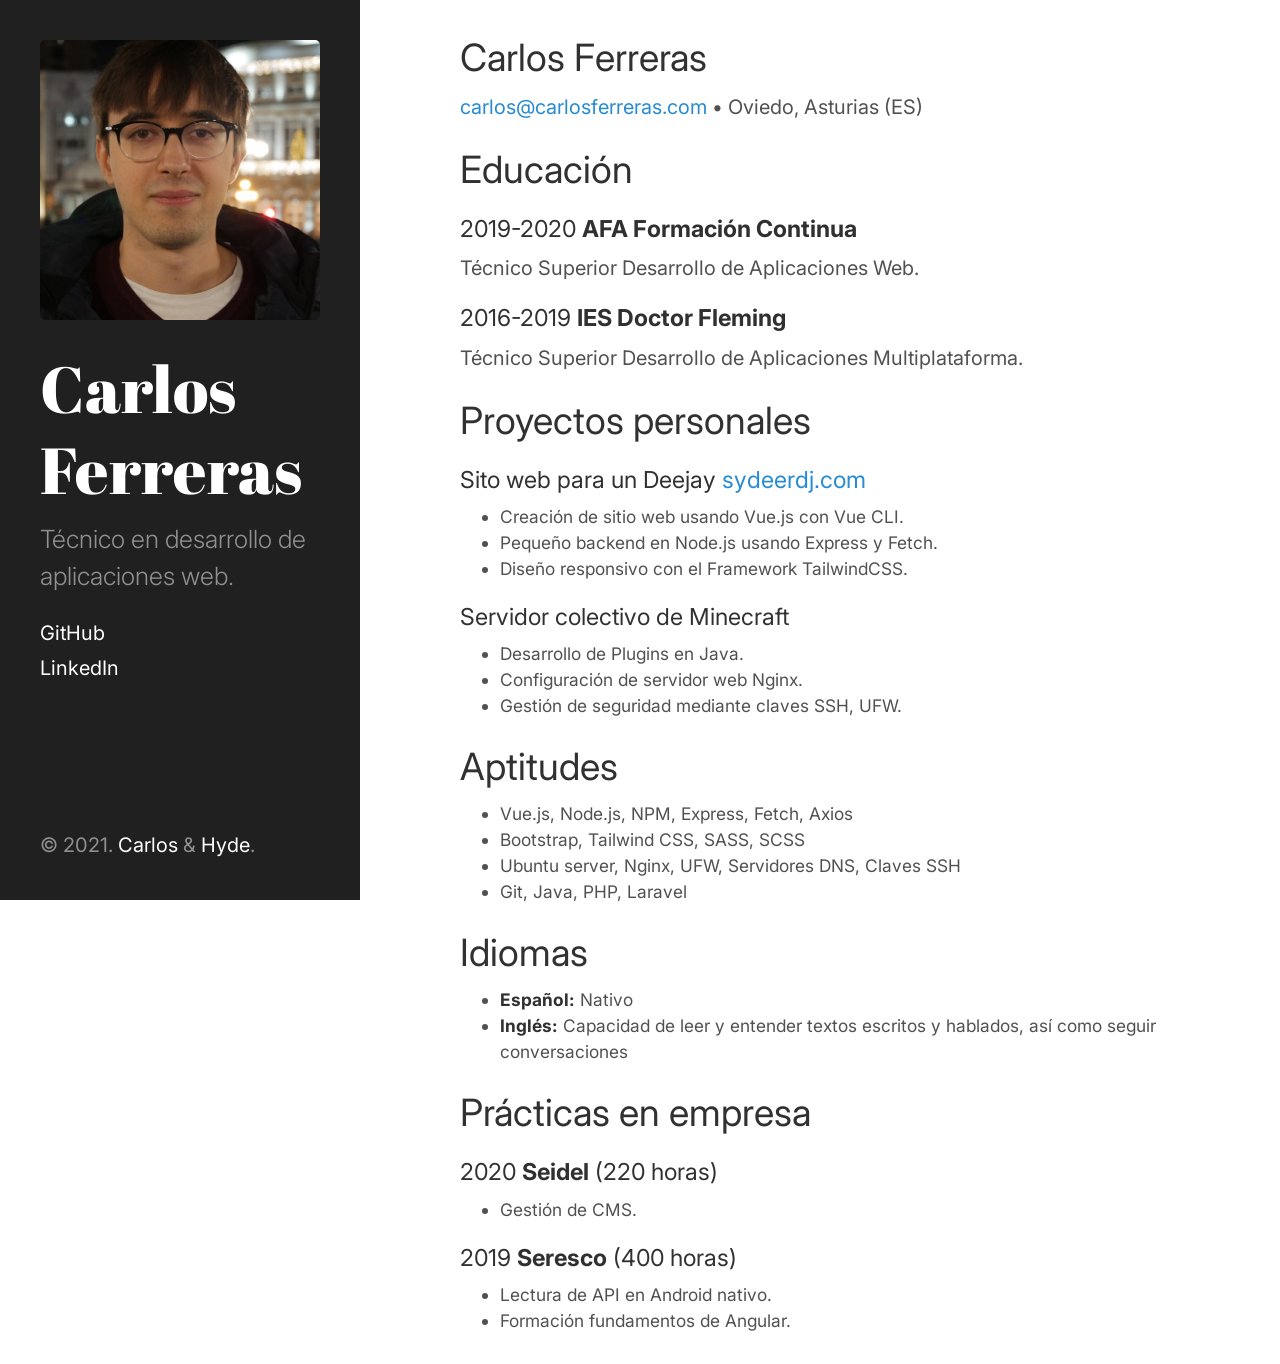
==== index.html @ 1eee6189 "Linea eliminada" ====
<!doctype html>
<html lang="es">

  <head>
  <link href="http://gmpg.org/xfn/11" rel="profile" />
  <meta http-equiv="content-type" content="text/html; charset=utf-8" />
  <meta
    name="viewport"
    content="width=device-width, initial-scale=1.0, maximum-scale=1"
  />

  <title>Carlos Ferreras</title>
  <link rel="stylesheet" href="/css/poole.css" />
  <link rel="stylesheet" href="/css/syntax.css" />
  <link rel="stylesheet" href="/css/hyde.css" />
  <link rel="preconnect" href="https://fonts.gstatic.com">
  <link href="https://fonts.googleapis.com/css2?family=Abril+Fatface&family=Inter:wght@400;700&display=swap" rel="stylesheet">

  <link
    rel="apple-touch-icon-precomposed"
    sizes="144x144"
    href="/apple-touch-icon-144-precomposed.png"
  />
  <link rel="shortcut icon" href="/favicon.ico" />

  <link
    rel="alternate"
    type="application/rss+xml"
    title="RSS"
    href="/atom.xml"
  />
</head>


  <body>

    <div class="sidebar">
  <div class="container sidebar-sticky">
    <div class="sidebar-about">
      <img src="/img/me.JPG" alt="Me">
      <h1>
        <a href="">
          Carlos Ferreras
        </a>
      </h1>
      <p class="lead">Técnico en desarrollo de aplicaciones web.</p>
      
    </div>

    <nav class="sidebar-nav">
      <a class="sidebar-nav-item" href="https://github.com/cferreras" target="_blank">GitHub<span class="printable"> @cferreras</span>
      </a>
      <a class="sidebar-nav-item" href="https://www.linkedin.com/in/carlos-ferreras/" target="_blank">LinkedIn<span class="printable"> /carlos-ferreras</span></a>



    </nav>

    <p class="lead printable">Esté CV ha sido creado usando tecnologías web. Puedes verlo en: <a>carlosferreras.com</a></p>
      <div class="container sidebar-sticky footer">

    <p>&copy; 2021. <a href="https://github.com/cferreras/cferreras.github.io">Carlos</a> & <a href="https://github.com/poole/hyde">Hyde</a>.</p>
  </div>
</div>
</div>


    <div class="content container">
      <h1>Carlos Ferreras </h1>
<a href="mailto:carlos@carlosferreras.com">carlos@carlosferreras.com</a> &bull; Oviedo, Asturias (ES)

<h1>Educación</h1>
<h3>2019-2020 <strong>AFA Formación Continua</strong></h3>
Técnico Superior Desarrollo de Aplicaciones Web. 
<h3>2016-2019 <strong>IES Doctor Fleming</strong></h3>
Técnico Superior Desarrollo de Aplicaciones Multiplataforma. 

<h1>Proyectos personales</h1>
<h3>Sito web para un Deejay <a href="https://sydeerdj.com/" target="_blank">sydeerdj.com</a></h3>
<ul>
  <li>Creación de sitio web usando Vue.js con Vue CLI.</li>
  <li>Pequeño backend en Node.js usando Express y Fetch.</li>
  <li>Diseño responsivo con el Framework TailwindCSS.</li>
</ul>
<h3>Servidor colectivo de Minecraft</h3>
<ul>
  <li>Desarrollo de Plugins en Java.</li>
  <li>Configuración de servidor web Nginx.</li>
  <li>Gestión de seguridad mediante claves SSH, UFW.</li>
</ul>

<h1>Aptitudes</h1>
<ul>
  <li>Vue.js, Node.js, NPM, Express, Fetch, Axios</li>
  <li>Bootstrap, Tailwind CSS, SASS, SCSS</li>
  <li>Ubuntu server, Nginx, UFW, Servidores DNS, Claves SSH</li>
  <li>Git, Java, PHP, Laravel</li>
</ul>
<h1>Idiomas</h1>
<ul>
  <li><strong>Español:</strong> Nativo</li>
  <li><strong>Inglés:</strong> Capacidad de leer y entender textos escritos y hablados, así como seguir conversaciones</li>
</ul>

<h1>Prácticas en empresa</h1>
<h3>2020 <strong>Seidel</strong> (220 horas)</h3>
<ul>
  <li>Gestión de CMS.</li>
</ul>
<h3>2019 <strong>Seresco</strong> (400 horas)</h3>
<ul>
  <li>Lectura de API en Android nativo.</li>
  <li>Formación fundamentos de Angular.</li>
</ul>

</div>

  </body>
</html>
---- css/poole.css ----
/*
 *                        ___
 *                       /\_ \
 *  _____     ___     ___\//\ \      __
 * /\ '__`\  / __`\  / __`\\ \ \   /'__`\
 * \ \ \_\ \/\ \_\ \/\ \_\ \\_\ \_/\  __/
 *  \ \ ,__/\ \____/\ \____//\____\ \____\
 *   \ \ \/  \/___/  \/___/ \/____/\/____/
 *    \ \_\
 *     \/_/
 *
 * Designed, built, and released under MIT license by @mdo. Learn more at
 * https://github.com/poole/poole.
 */


/*
 * Contents
 *
 * Body resets
 * Custom type
 * Messages
 * Container
 * Masthead
 * Posts and pages
 * Pagination
 * Reverse layout
 * Themes
 */


/*
 * Body resets
 *
 * Update the foundational and global aspects of the page.
 */

* {
  -webkit-box-sizing: border-box;
     -moz-box-sizing: border-box;
          box-sizing: border-box;
}

html,
body {
  margin: 0;
  padding: 0;
}

html {
  font-family: "Helvetica Neue", Helvetica, Arial, sans-serif;
  font-size: 16px;
  line-height: 1.5;
}
@media (min-width: 38em) {
  html {
    font-size: 20px;
  }
}

body {
  color: #515151;
  background-color: #fff;
  -webkit-text-size-adjust: 100%;
      -ms-text-size-adjust: 100%;
}

/* No `:visited` state is required by default (browsers will use `a`) */
a {
  color: #268bd2;
  text-decoration: none;
}
a strong {
  color: inherit;
}
/* `:focus` is linked to `:hover` for basic accessibility */
a:hover,
a:focus {
  text-decoration: underline;
}

/* Headings */
h1, h2, h3, h4, h5, h6 {
  margin-bottom: .5rem;
  font-weight: normal;
  line-height: 1.25;
  color: #313131;
  text-rendering: optimizeLegibility;
}
h1 {
  font-size: 1.88rem;
}
h2 {
  margin-top: 1rem;
  font-size: 1.33rem;
  font-weight: normal;
}
h3 {
  margin-top: 1rem;
  font-size: 1.166rem;
  font-weight: normal;
}
h4, h5, h6 {
  margin-top: .5rem;
  font-size: 0.8667rem;
  font-weight: normal;
}

/* Body text */
p {
  margin-top: 0;
  margin-bottom: 1rem;
}

strong {
  color: #303030;
}


/* Lists */
ul, ol, dl {
  margin-top: 0;
  margin-bottom: 1rem;
}

dt {
  font-weight: bold;
}
dd {
  margin-bottom: .5rem;
}

/* Misc */
hr {
  position: relative;
  margin: 1.5rem 0;
  border: 0;
  border-top: 1px solid #eee;
  border-bottom: 1px solid #fff;
}

abbr {
  font-size: 85%;
  font-weight: bold;
  color: #555;
  text-transform: uppercase;
}
abbr[title] {
  cursor: help;
  border-bottom: 1px dotted #e5e5e5;
}

/* Code */
code,
pre {
  font-family: Menlo, Monaco, "Courier New", monospace;
}
code {
  padding: .25em .5em;
  font-size: 85%;
  color: #bf616a;
  background-color: #f9f9f9;
  border-radius: 3px;
}
pre {
  display: block;
  margin-top: 0;
  margin-bottom: 1rem;
  padding: 1rem;
  font-size: .8rem;
  line-height: 1.4;
  white-space: pre;
  white-space: pre-wrap;
  word-break: break-all;
  word-wrap: break-word;
  background-color: #f9f9f9;
}
pre code {
  padding: 0;
  font-size: 100%;
  color: inherit;
  background-color: transparent;
}

/* Pygments via Jekyll */
.highlight {
  margin-bottom: 1rem;
  border-radius: 4px;
}
.highlight pre {
  margin-bottom: 0;
}

/* Gist via GitHub Pages */
.gist .gist-file {
  font-family: Menlo, Monaco, "Courier New", monospace !important;
}
.gist .markdown-body {
  padding: 15px;
}
.gist pre {
  padding: 0;
  background-color: transparent;
}
.gist .gist-file .gist-data {
  font-size: .8rem !important;
  line-height: 1.4;
}
.gist code {
  padding: 0;
  color: inherit;
  background-color: transparent;
  border-radius: 0;
}

/* Quotes */
blockquote {
  padding: .5rem 1rem;
  margin: .8rem 0;
  color: #7a7a7a;
  border-left: .25rem solid #e5e5e5;
}
blockquote p:last-child {
  margin-bottom: 0;
}
@media (min-width: 30em) {
  blockquote {
    padding-right: 5rem;
    padding-left: 1.25rem;
  }
}

img {
  display: block;
  max-width: 100%;
  margin: 0 0 1rem;
  border-radius: 5px;
}

/* Tables */
table {
  margin-bottom: 1rem;
  width: 100%;
  border: 1px solid #e5e5e5;
  border-collapse: collapse;
}
td,
th {
  padding: .25rem .5rem;
  border: 1px solid #e5e5e5;
}
tbody tr:nth-child(odd) td,
tbody tr:nth-child(odd) th {
  background-color: #f9f9f9;
}


/*
 * Custom type
 *
 * Extend paragraphs with `.lead` for larger introductory text.
 */

.lead {
  font-size: 1.25rem;
  font-weight: 300;
}


/*
 * Messages
 *
 * Show alert messages to users. You may add it to single elements like a `<p>`,
 * or to a parent if there are multiple elements to show.
 */

.message {
  margin-bottom: 1rem;
  padding: 1rem;
  color: #717171;
  background-color: #f9f9f9;
}


/*
 * Container
 *
 * Center the page content.
 */

.container {
  max-width: 38rem;
  padding-left:  1rem;
  padding-right: 1rem;
  margin-left:  auto;
  margin-right: auto;
}


/*
 * Masthead
 *
 * Super small header above the content for site name and short description.
 */

.masthead {
  padding-top:    1rem;
  padding-bottom: 1rem;
  margin-bottom: 3rem;
}
.masthead-title {
  margin-top: 0;
  margin-bottom: 0;
  color: #505050;
}
.masthead-title a {
  color: #505050;
}
.masthead-title small {
  font-size: 75%;
  font-weight: 400;
  color: #c0c0c0;
  letter-spacing: 0;
}


/*
 * Posts and pages
 *
 * Each post is wrapped in `.post` and is used on default and post layouts. Each
 * page is wrapped in `.page` and is only used on the page layout.
 */

.page,
.post {
  margin-bottom: 4em;
}

/* Blog post or page title */
.page-title,
.post-title,
.post-title a {
  color: #303030;
}
.page-title,
.post-title {
  margin-top: 0;
}

/* Meta data line below post title */
.post-date {
  display: block;
  margin-top: -.5rem;
  margin-bottom: 1rem;
  color: #9a9a9a;
}

/* Related posts */
.related {
  padding-top: 2rem;
  padding-bottom: 2rem;
  border-top: 1px solid #eee;
}
.related-posts {
  padding-left: 0;
  list-style: none;
}
.related-posts h3 {
  margin-top: 0;
}
.related-posts li small {
  font-size: 75%;
  color: #999;
}
.related-posts li a:hover {
  color: #268bd2;
  text-decoration: none;
}
.related-posts li a:hover small {
  color: inherit;
}

li {
  font-size: 0.8667rem;
}


/*
 * Pagination
 *
 * Super lightweight (HTML-wise) blog pagination. `span`s are provide for when
 * there are no more previous or next posts to show.
 */

.pagination {
  overflow: hidden; /* clearfix */
  margin-left: -1rem;
  margin-right: -1rem;
  font-family: "PT Sans", Helvetica, Arial, sans-serif;
  color: #ccc;
  text-align: center;
}

/* Pagination items can be `span`s or `a`s */
.pagination-item {
  display: block;
  padding: 1rem;
  border: 1px solid #eee;
}
.pagination-item:first-child {
  margin-bottom: -1px;
}

/* Only provide a hover state for linked pagination items */
a.pagination-item:hover {
  background-color: #f5f5f5;
}

@media (min-width: 30em) {
  .pagination {
    margin: 3rem 0;
  }
  .pagination-item {
    float: left;
    width: 50%;
  }
  .pagination-item:first-child {
    margin-bottom: 0;
    border-top-left-radius:    4px;
    border-bottom-left-radius: 4px;
  }
  .pagination-item:last-child {
    margin-left: -1px;
    border-top-right-radius:    4px;
    border-bottom-right-radius: 4px;
  }
}
---- css/syntax.css ----
.highlight .hll { background-color: #ffc; }
.highlight .c { color: #999; } /* Comment */
.highlight .err { color: #a00; background-color: #faa } /* Error */
.highlight .k { color: #069; } /* Keyword */
.highlight .o { color: #555 } /* Operator */
.highlight .cm { color: #09f; font-style: italic } /* Comment.Multiline */
.highlight .cp { color: #099 } /* Comment.Preproc */
.highlight .c1 { color: #999; } /* Comment.Single */
.highlight .cs { color: #999; } /* Comment.Special */
.highlight .gd { background-color: #fcc; border: 1px solid #c00 } /* Generic.Deleted */
.highlight .ge { font-style: italic } /* Generic.Emph */
.highlight .gr { color: #f00 } /* Generic.Error */
.highlight .gh { color: #030; } /* Generic.Heading */
.highlight .gi { background-color: #cfc; border: 1px solid #0c0 } /* Generic.Inserted */
.highlight .go { color: #aaa } /* Generic.Output */
.highlight .gp { color: #009; } /* Generic.Prompt */
.highlight .gs { } /* Generic.Strong */
.highlight .gu { color: #030; } /* Generic.Subheading */
.highlight .gt { color: #9c6 } /* Generic.Traceback */
.highlight .kc { color: #069; } /* Keyword.Constant */
.highlight .kd { color: #069; } /* Keyword.Declaration */
.highlight .kn { color: #069; } /* Keyword.Namespace */
.highlight .kp { color: #069 } /* Keyword.Pseudo */
.highlight .kr { color: #069; } /* Keyword.Reserved */
.highlight .kt { color: #078; } /* Keyword.Type */
.highlight .m { color: #f60 } /* Literal.Number */
.highlight .s { color: #d44950 } /* Literal.String */
.highlight .na { color: #4f9fcf } /* Name.Attribute */
.highlight .nb { color: #366 } /* Name.Builtin */
.highlight .nc { color: #0a8; } /* Name.Class */
.highlight .no { color: #360 } /* Name.Constant */
.highlight .nd { color: #99f } /* Name.Decorator */
.highlight .ni { color: #999; } /* Name.Entity */
.highlight .ne { color: #c00; } /* Name.Exception */
.highlight .nf { color: #c0f } /* Name.Function */
.highlight .nl { color: #99f } /* Name.Label */
.highlight .nn { color: #0cf; } /* Name.Namespace */
.highlight .nt { color: #2f6f9f; } /* Name.Tag */
.highlight .nv { color: #033 } /* Name.Variable */
.highlight .ow { color: #000; } /* Operator.Word */
.highlight .w { color: #bbb } /* Text.Whitespace */
.highlight .mf { color: #f60 } /* Literal.Number.Float */
.highlight .mh { color: #f60 } /* Literal.Number.Hex */
.highlight .mi { color: #f60 } /* Literal.Number.Integer */
.highlight .mo { color: #f60 } /* Literal.Number.Oct */
.highlight .sb { color: #c30 } /* Literal.String.Backtick */
.highlight .sc { color: #c30 } /* Literal.String.Char */
.highlight .sd { color: #c30; font-style: italic } /* Literal.String.Doc */
.highlight .s2 { color: #c30 } /* Literal.String.Double */
.highlight .se { color: #c30; } /* Literal.String.Escape */
.highlight .sh { color: #c30 } /* Literal.String.Heredoc */
.highlight .si { color: #a00 } /* Literal.String.Interpol */
.highlight .sx { color: #c30 } /* Literal.String.Other */
.highlight .sr { color: #3aa } /* Literal.String.Regex */
.highlight .s1 { color: #c30 } /* Literal.String.Single */
.highlight .ss { color: #fc3 } /* Literal.String.Symbol */
.highlight .bp { color: #366 } /* Name.Builtin.Pseudo */
.highlight .vc { color: #033 } /* Name.Variable.Class */
.highlight .vg { color: #033 } /* Name.Variable.Global */
.highlight .vi { color: #033 } /* Name.Variable.Instance */
.highlight .il { color: #f60 } /* Literal.Number.Integer.Long */

.css .o,
.css .o + .nt,
.css .nt + .nt { color: #999; }
---- css/hyde.css ----
/*
 *  __                  __
 * /\ \                /\ \
 * \ \ \___   __  __   \_\ \     __
 *  \ \  _ `\/\ \/\ \  /'_` \  /'__`\
 *   \ \ \ \ \ \ \_\ \/\ \_\ \/\  __/
 *    \ \_\ \_\/`____ \ \___,_\ \____\
 *     \/_/\/_/`/___/> \/__,_ /\/____/
 *                /\___/
 *                \/__/
 *
 * Designed, built, and released under MIT license by @mdo. Learn more at
 * https://github.com/poole/hyde.
 */


/*
 * Contents
 *
 * Global resets
 * Sidebar
 * Container
 * Reverse layout
 * Themes
 */


/*
 * Global resets
 *
 * Update the foundational and global aspects of the page.
 */

html {
  font-family: "Inter", Helvetica, Arial, sans-serif;
}
@media (min-width: 48em) {
  html {
    font-size: 16px;
  }
}
@media (min-width: 58em) {
  html {
    font-size: 20px;
  }
}


/*
 * Sidebar
 *
 * Flexible banner for housing site name, intro, and "footer" content. Starts
 * out above content in mobile and later moves to the side with wider viewports.
 */



.sidebar {
  text-align: center;
  padding: 2rem 1rem;
  color: rgba(255,255,255,.5);
  background-color: #202020;
}

.sidebar-about img {
  display: initial;
}

@media (min-width: 48em) {
  .sidebar {
    position: fixed;
    top: 0;
    left: 0;
    bottom: 0;
    width: 18rem;
    text-align: left;
  }
  .footer {
    position: absolute;
   }
}

/* Sidebar links */
.sidebar a {
  color: #fff;
}

/* About section */
.sidebar-about h1 {
  color: #fff;
  margin-top: 0;
  font-family: "Abril Fatface", serif;
  font-size: 3.25rem;
  font-weight: normal;
}

/* Sidebar nav */
.sidebar-nav {
  margin-bottom: 1rem;
}
.sidebar-nav-item {
  display: block;
  line-height: 1.75;
}
a.sidebar-nav-item:hover,
a.sidebar-nav-item:focus {
  text-decoration: underline;
}
.sidebar-nav-item.active {
  font-weight: bold;
}

/* Sticky sidebar
 *
 * Add the `sidebar-sticky` class to the sidebar's container to affix it the
 * contents to the bottom of the sidebar in tablets and up.
 */

@media (min-width: 48em) {
  .sidebar-sticky {
    right:  1rem;
    bottom: 1rem;
    left:   1rem;
  }
}


/* Container
 *
 * Align the contents of the site above the proper threshold with some margin-fu
 * with a 25%-wide `.sidebar`.
 */

.content {
  padding-top:    .5rem;
  padding-bottom: .5rem;
}

@media (min-width: 48em) {
  .content {
    max-width: 38rem;
    margin-left: 20rem;
    margin-right: 2rem;
  }
}

@media (min-width: 64em) {
  .content {
    margin-left: 22rem;
    margin-right: 4rem;
  }
}


/*
 * Reverse layout
 *
 * Flip the orientation of the page by placing the `.sidebar` on the right.
 */

@media (min-width: 48em) {
  .layout-reverse .sidebar {
    left: auto;
    right: 0;
  }
  .layout-reverse .content {
    margin-left: 2rem;
    margin-right: 20rem;
  }
}

@media (min-width: 64em) {
  .layout-reverse .content {
    margin-left: 4rem;
    margin-right: 22rem;
  }
}



/*
 * Themes
 *
 * As of v1.1, Hyde includes optional themes to color the sidebar and links
 * within blog posts. To use, add the class of your choosing to the `body`.
 */

/* Base16 (http://chriskempson.github.io/base16/#default) */

/* Red */
.theme-base-08 .sidebar {
  background-color: #ac4142;
}
.theme-base-08 .content a,
.theme-base-08 .related-posts li a:hover {
  color: #ac4142;
}

/* Orange */
.theme-base-09 .sidebar {
  background-color: #d28445;
}
.theme-base-09 .content a,
.theme-base-09 .related-posts li a:hover {
  color: #d28445;
}

/* Yellow */
.theme-base-0a .sidebar {
  background-color: #f4bf75;
}
.theme-base-0a .content a,
.theme-base-0a .related-posts li a:hover {
  color: #f4bf75;
}

/* Green */
.theme-base-0b .sidebar {
  background-color: #90a959;
}
.theme-base-0b .content a,
.theme-base-0b .related-posts li a:hover {
  color: #90a959;
}

/* Cyan */
.theme-base-0c .sidebar {
  background-color: #75b5aa;
}
.theme-base-0c .content a,
.theme-base-0c .related-posts li a:hover {
  color: #75b5aa;
}

/* Blue */
.theme-base-0d .sidebar {
  background-color: #6a9fb5;
}
.theme-base-0d .content a,
.theme-base-0d .related-posts li a:hover {
  color: #6a9fb5;
}

/* Magenta */
.theme-base-0e .sidebar {
  background-color: #aa759f;
}
.theme-base-0e .content a,
.theme-base-0e .related-posts li a:hover {
  color: #aa759f;
}

/* Brown */
.theme-base-0f .sidebar {
  background-color: #8f5536;
}
.theme-base-0f .content a,
.theme-base-0f .related-posts li a:hover {
  color: #8f5536;
}

.printable {
  display: none;
  color: rgba(255,255,255,.5) ;
}




@media print {
  .printable {
     display: inline;
  }


}
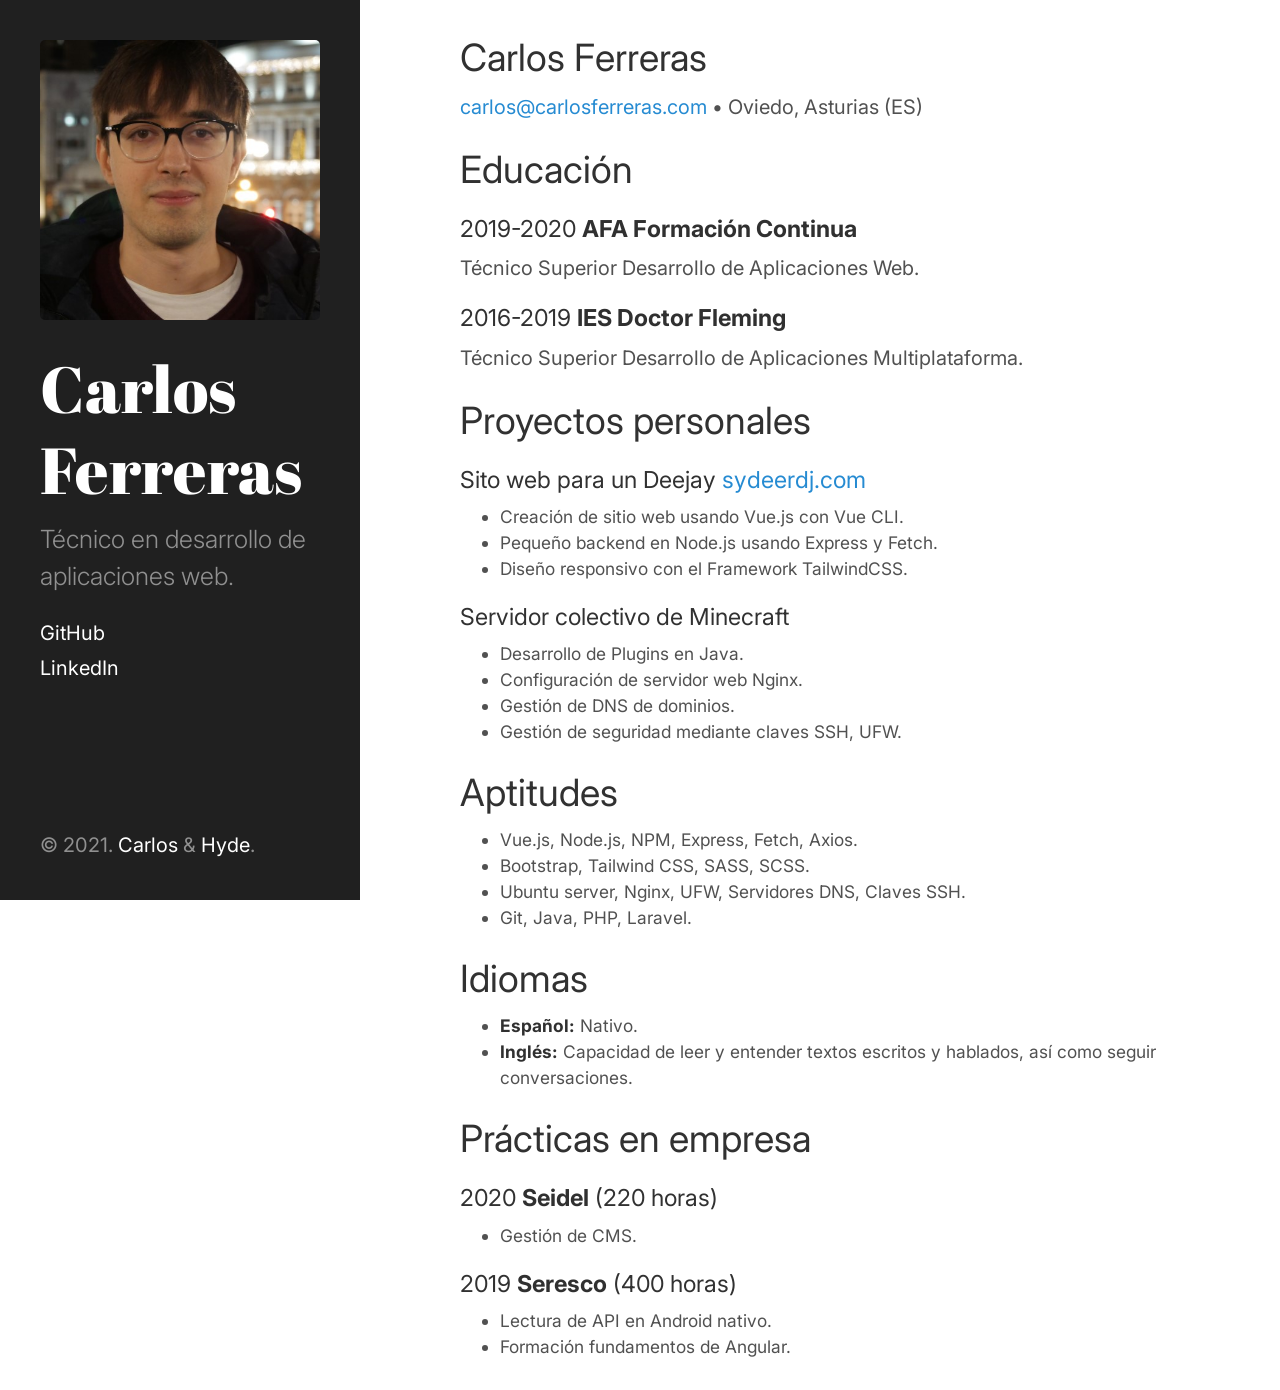
==== commit 7b6cfeb4: "Cambios de impresión" ====
--- a/index.html
+++ b/index.html
@@ -86,20 +86,21 @@
 <ul>
   <li>Desarrollo de Plugins en Java.</li>
   <li>Configuración de servidor web Nginx.</li>
+  <li>Gestión de DNS de dominios.</li>
   <li>Gestión de seguridad mediante claves SSH, UFW.</li>
 </ul>
 
 <h1>Aptitudes</h1>
 <ul>
-  <li>Vue.js, Node.js, NPM, Express, Fetch, Axios</li>
-  <li>Bootstrap, Tailwind CSS, SASS, SCSS</li>
-  <li>Ubuntu server, Nginx, UFW, Servidores DNS, Claves SSH</li>
-  <li>Git, Java, PHP, Laravel</li>
+  <li>Vue.js, Node.js, NPM, Express, Fetch, Axios.</li>
+  <li>Bootstrap, Tailwind CSS, SASS, SCSS.</li>
+  <li>Ubuntu server, Nginx, UFW, Servidores DNS, Claves SSH.</li>
+  <li>Git, Java, PHP, Laravel.</li>
 </ul>
 <h1>Idiomas</h1>
 <ul>
-  <li><strong>Español:</strong> Nativo</li>
-  <li><strong>Inglés:</strong> Capacidad de leer y entender textos escritos y hablados, así como seguir conversaciones</li>
+  <li><strong>Español:</strong> Nativo.</li>
+  <li><strong>Inglés:</strong> Capacidad de leer y entender textos escritos y hablados, así como seguir conversaciones.</li>
 </ul>
 
 <h1>Prácticas en empresa</h1>
--- a/css/hyde.css
+++ b/css/hyde.css
@@ -34,12 +34,12 @@
 html {
   font-family: "Inter", Helvetica, Arial, sans-serif;
 }
-@media (min-width: 48em) {
+@media not print, (min-width: 48em) {
   html {
     font-size: 16px;
   }
 }
-@media (min-width: 58em) {
+@media print, (min-width: 58em) {
   html {
     font-size: 20px;
   }
@@ -66,7 +66,7 @@
   display: initial;
 }
 
-@media (min-width: 48em) {
+@media print, (min-width: 48em) {
   .sidebar {
     position: fixed;
     top: 0;
@@ -116,7 +116,7 @@
  * contents to the bottom of the sidebar in tablets and up.
  */
 
-@media (min-width: 48em) {
+@media print, (min-width: 48em) {
   .sidebar-sticky {
     right:  1rem;
     bottom: 1rem;
@@ -131,12 +131,14 @@
  * with a 25%-wide `.sidebar`.
  */
 
+
+
 .content {
   padding-top:    .5rem;
   padding-bottom: .5rem;
 }
 
-@media (min-width: 48em) {
+@media print, (min-width: 48em) {
   .content {
     max-width: 38rem;
     margin-left: 20rem;
@@ -144,7 +146,7 @@
   }
 }
 
-@media (min-width: 64em) {
+@media print, (min-width: 64em) {
   .content {
     margin-left: 22rem;
     margin-right: 4rem;
@@ -158,7 +160,7 @@
  * Flip the orientation of the page by placing the `.sidebar` on the right.
  */
 
-@media (min-width: 48em) {
+ @media print, (min-width: 48em) {
   .layout-reverse .sidebar {
     left: auto;
     right: 0;
@@ -167,14 +169,14 @@
     margin-left: 2rem;
     margin-right: 20rem;
   }
-}
-
-@media (min-width: 64em) {
+} 
+
+ @media print, (min-width: 64em) {
   .layout-reverse .content {
     margin-left: 4rem;
     margin-right: 22rem;
   }
-}
+} 
 
 
 
@@ -271,6 +273,4 @@
   .printable {
      display: inline;
   }
-
-
 }
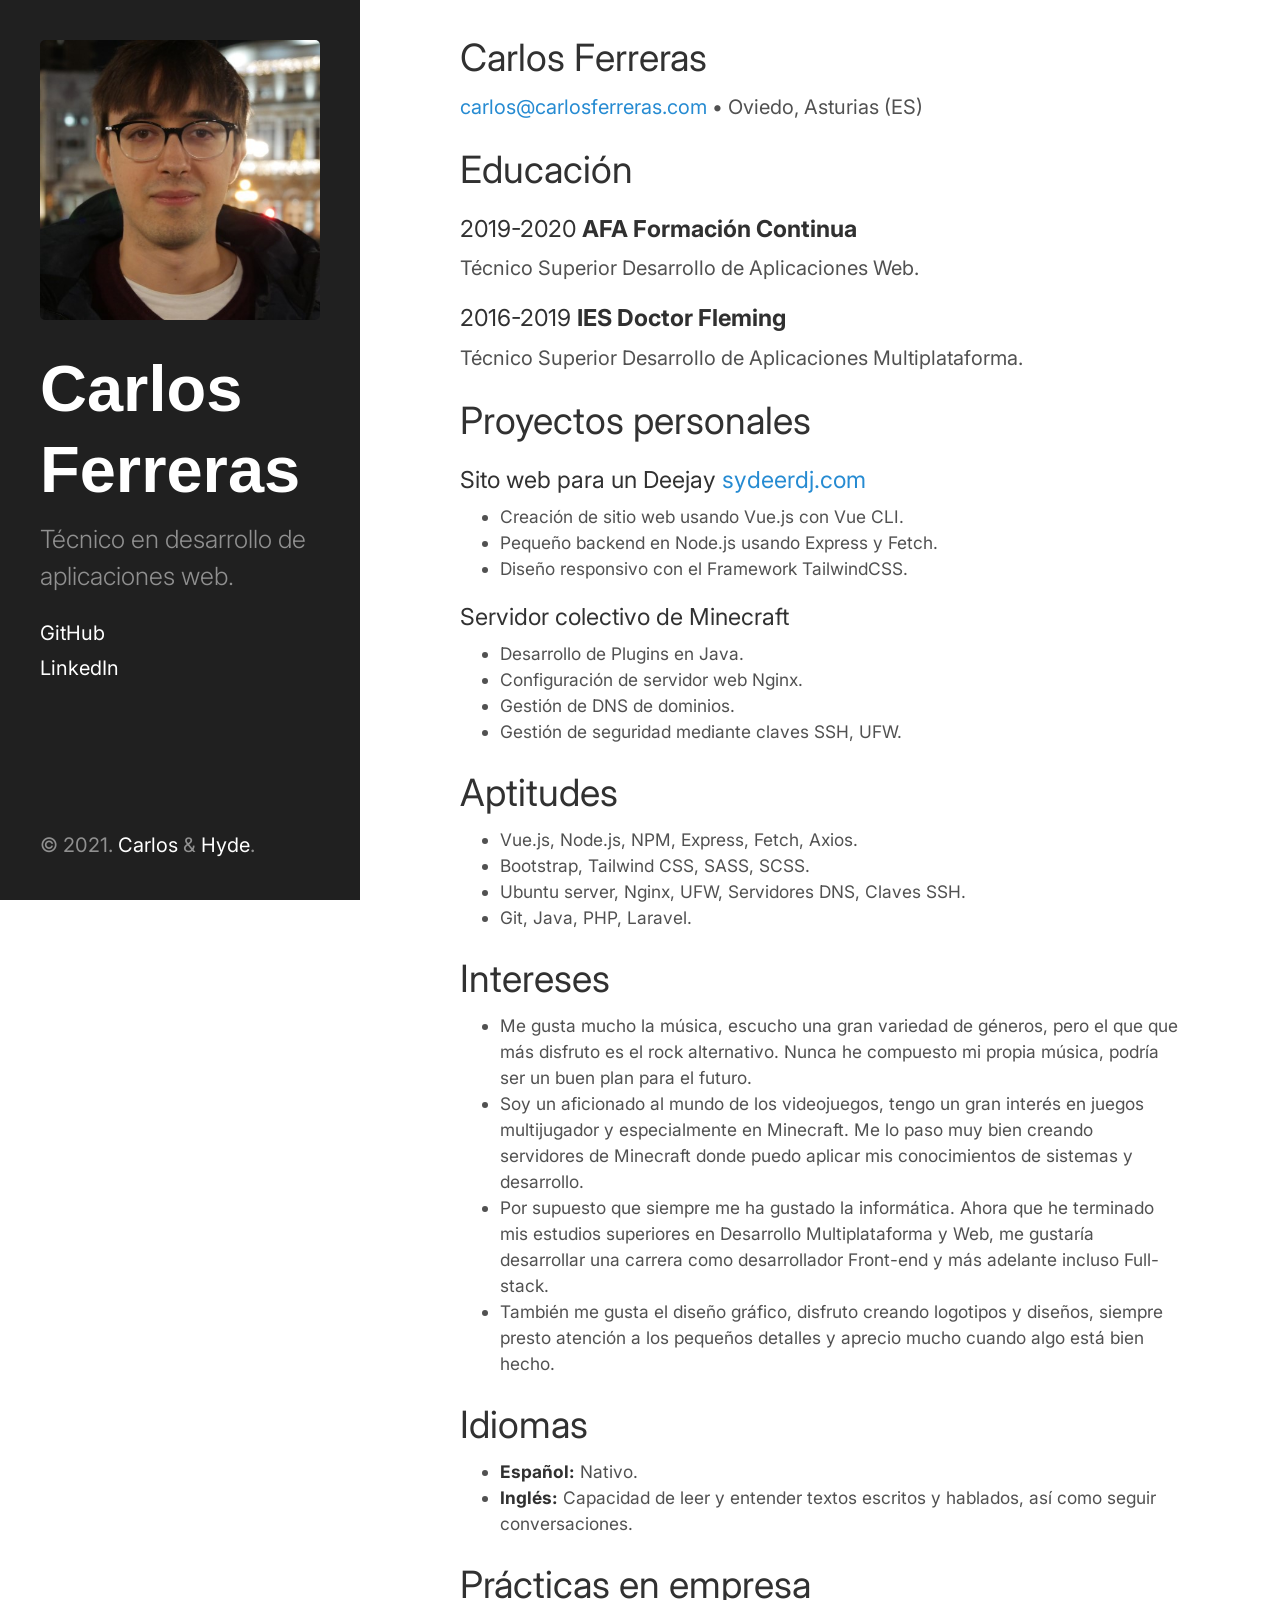
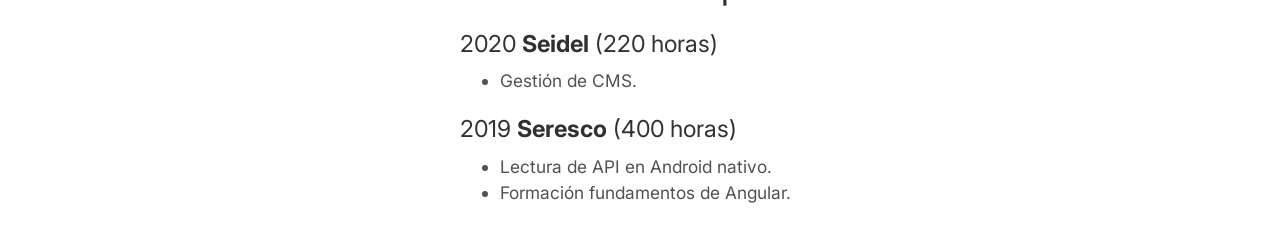
==== commit 41b33320: "Cambios de contenido." ====
--- a/index.html
+++ b/index.html
@@ -1,120 +1,160 @@
-<!doctype html>
+<!DOCTYPE html>
 <html lang="es">
+  <head>
+    <link href="http://gmpg.org/xfn/11" rel="profile" />
+    <meta http-equiv="content-type" content="text/html; charset=utf-8" />
+    <meta
+      name="viewport"
+      content="width=device-width, initial-scale=1.0, maximum-scale=1"
+    />
 
-  <head>
-  <link href="http://gmpg.org/xfn/11" rel="profile" />
-  <meta http-equiv="content-type" content="text/html; charset=utf-8" />
-  <meta
-    name="viewport"
-    content="width=device-width, initial-scale=1.0, maximum-scale=1"
-  />
+    <title>Carlos Ferreras</title>
+    <link rel="stylesheet" href="/css/poole.css" />
+    <link rel="stylesheet" href="/css/syntax.css" />
+    <link rel="stylesheet" href="/css/hyde.css" />
+    <link rel="preconnect" href="https://fonts.gstatic.com" />
+    <link
+      href="https://fonts.googleapis.com/css2?family=Abril+Fatface&family=Inter:wght@400;700&display=swap"
+      rel="stylesheet"
+    />
 
-  <title>Carlos Ferreras</title>
-  <link rel="stylesheet" href="/css/poole.css" />
-  <link rel="stylesheet" href="/css/syntax.css" />
-  <link rel="stylesheet" href="/css/hyde.css" />
-  <link rel="preconnect" href="https://fonts.gstatic.com">
-  <link href="https://fonts.googleapis.com/css2?family=Abril+Fatface&family=Inter:wght@400;700&display=swap" rel="stylesheet">
+    <link
+      rel="apple-touch-icon-precomposed"
+      sizes="144x144"
+      href="/apple-touch-icon-144-precomposed.png"
+    />
 
-  <link
-    rel="apple-touch-icon-precomposed"
-    sizes="144x144"
-    href="/apple-touch-icon-144-precomposed.png"
-  />
-  <link rel="shortcut icon" href="/favicon.ico" />
-
-  <link
-    rel="alternate"
-    type="application/rss+xml"
-    title="RSS"
-    href="/atom.xml"
-  />
-</head>
-
+    <link
+      rel="alternate"
+      type="application/rss+xml"
+      title="RSS"
+      href="/atom.xml"
+    />
+  </head>
 
   <body>
+    <div class="sidebar">
+      <div class="container sidebar-sticky">
+        <div class="sidebar-about">
+          <img src="/img/me.JPG" alt="Me" />
+          <h1>
+            <a href=""> Carlos Ferreras </a>
+          </h1>
+          <p class="lead">Técnico en desarrollo de aplicaciones web.</p>
+        </div>
 
-    <div class="sidebar">
-  <div class="container sidebar-sticky">
-    <div class="sidebar-about">
-      <img src="/img/me.JPG" alt="Me">
-      <h1>
-        <a href="">
-          Carlos Ferreras
-        </a>
-      </h1>
-      <p class="lead">Técnico en desarrollo de aplicaciones web.</p>
-      
+        <nav class="sidebar-nav">
+          <a
+            class="sidebar-nav-item"
+            href="https://github.com/cferreras"
+            target="_blank"
+            >GitHub<span class="printable"> @cferreras</span>
+          </a>
+          <a
+            class="sidebar-nav-item"
+            href="https://www.linkedin.com/in/carlos-ferreras/"
+            target="_blank"
+            >LinkedIn<span class="printable"> /carlos-ferreras</span></a
+          >
+        </nav>
+
+        <p class="lead printable">
+          Esté CV ha sido creado usando tecnologías web. Puedes verlo en:
+          <a href="https://carlosferreras.com/">carlosferreras.com</a>
+        </p>
+        <div class="container sidebar-sticky footer">
+          <p>
+            &copy; 2021.
+            <a href="https://github.com/cferreras/cferreras.github.io"
+              >Carlos</a
+            >
+            & <a href="https://github.com/poole/hyde">Hyde</a>.
+          </p>
+        </div>
+      </div>
     </div>
 
-    <nav class="sidebar-nav">
-      <a class="sidebar-nav-item" href="https://github.com/cferreras" target="_blank">GitHub<span class="printable"> @cferreras</span>
-      </a>
-      <a class="sidebar-nav-item" href="https://www.linkedin.com/in/carlos-ferreras/" target="_blank">LinkedIn<span class="printable"> /carlos-ferreras</span></a>
+    <div class="content container">
+      <h1>Carlos Ferreras</h1>
+      <a href="mailto:carlos@carlosferreras.com">carlos@carlosferreras.com</a>
+      &bull; Oviedo, Asturias (ES)
 
+      <h1>Educación</h1>
+      <h3>2019-2020 <strong>AFA Formación Continua</strong></h3>
+      Técnico Superior Desarrollo de Aplicaciones Web.
+      <h3>2016-2019 <strong>IES Doctor Fleming</strong></h3>
+      Técnico Superior Desarrollo de Aplicaciones Multiplataforma.
 
+      <h1>Proyectos personales</h1>
+      <h3>
+        Sito web para un Deejay
+        <a href="https://sydeerdj.com/" target="_blank">sydeerdj.com</a>
+      </h3>
+      <ul>
+        <li>Creación de sitio web usando Vue.js con Vue CLI.</li>
+        <li>Pequeño backend en Node.js usando Express y Fetch.</li>
+        <li>Diseño responsivo con el Framework TailwindCSS.</li>
+      </ul>
+      <h3>Servidor colectivo de Minecraft</h3>
+      <ul>
+        <li>Desarrollo de Plugins en Java.</li>
+        <li>Configuración de servidor web Nginx.</li>
+        <li>Gestión de DNS de dominios.</li>
+        <li>Gestión de seguridad mediante claves SSH, UFW.</li>
+      </ul>
 
-    </nav>
+      <h1>Aptitudes</h1>
+      <ul>
+        <li>Vue.js, Node.js, NPM, Express, Fetch, Axios.</li>
+        <li>Bootstrap, Tailwind CSS, SASS, SCSS.</li>
+        <li>Ubuntu server, Nginx, UFW, Servidores DNS, Claves SSH.</li>
+        <li>Git, Java, PHP, Laravel.</li>
+      </ul>
+      <h1>Intereses</h1>
+      <ul>
+        <li>
+          Me gusta mucho la música, escucho una gran variedad de géneros, pero
+          el que que más disfruto es el rock alternativo. Nunca he compuesto mi
+          propia música, podría ser un buen plan para el futuro.
+        </li>
+        <li>
+          Soy un aficionado al mundo de los videojuegos, tengo un gran interés
+          en juegos multijugador y especialmente en Minecraft. Me lo paso muy
+          bien creando servidores de Minecraft donde puedo aplicar mis
+          conocimientos de sistemas y desarrollo.
+        </li>
+        <li>
+          Por supuesto que siempre me ha gustado la informática. Ahora que he
+          terminado mis estudios superiores en Desarrollo Multiplataforma y Web,
+          me gustaría desarrollar una carrera como desarrollador Front-end y más
+          adelante incluso Full-stack.
+        </li>
+        <li>
+          También me gusta el diseño gráfico, disfruto creando logotipos y
+          diseños, siempre presto atención a los pequeños detalles y aprecio
+          mucho cuando algo está bien hecho.
+        </li>
+      </ul>
 
-    <p class="lead printable">Esté CV ha sido creado usando tecnologías web. Puedes verlo en: <a>carlosferreras.com</a></p>
-      <div class="container sidebar-sticky footer">
+      <h1>Idiomas</h1>
+      <ul>
+        <li><strong>Español:</strong> Nativo.</li>
+        <li>
+          <strong>Inglés:</strong> Capacidad de leer y entender textos escritos
+          y hablados, así como seguir conversaciones.
+        </li>
+      </ul>
 
-    <p>&copy; 2021. <a href="https://github.com/cferreras/cferreras.github.io">Carlos</a> & <a href="https://github.com/poole/hyde">Hyde</a>.</p>
-  </div>
-</div>
-</div>
-
-
-    <div class="content container">
-      <h1>Carlos Ferreras </h1>
-<a href="mailto:carlos@carlosferreras.com">carlos@carlosferreras.com</a> &bull; Oviedo, Asturias (ES)
-
-<h1>Educación</h1>
-<h3>2019-2020 <strong>AFA Formación Continua</strong></h3>
-Técnico Superior Desarrollo de Aplicaciones Web. 
-<h3>2016-2019 <strong>IES Doctor Fleming</strong></h3>
-Técnico Superior Desarrollo de Aplicaciones Multiplataforma. 
-
-<h1>Proyectos personales</h1>
-<h3>Sito web para un Deejay <a href="https://sydeerdj.com/" target="_blank">sydeerdj.com</a></h3>
-<ul>
-  <li>Creación de sitio web usando Vue.js con Vue CLI.</li>
-  <li>Pequeño backend en Node.js usando Express y Fetch.</li>
-  <li>Diseño responsivo con el Framework TailwindCSS.</li>
-</ul>
-<h3>Servidor colectivo de Minecraft</h3>
-<ul>
-  <li>Desarrollo de Plugins en Java.</li>
-  <li>Configuración de servidor web Nginx.</li>
-  <li>Gestión de DNS de dominios.</li>
-  <li>Gestión de seguridad mediante claves SSH, UFW.</li>
-</ul>
-
-<h1>Aptitudes</h1>
-<ul>
-  <li>Vue.js, Node.js, NPM, Express, Fetch, Axios.</li>
-  <li>Bootstrap, Tailwind CSS, SASS, SCSS.</li>
-  <li>Ubuntu server, Nginx, UFW, Servidores DNS, Claves SSH.</li>
-  <li>Git, Java, PHP, Laravel.</li>
-</ul>
-<h1>Idiomas</h1>
-<ul>
-  <li><strong>Español:</strong> Nativo.</li>
-  <li><strong>Inglés:</strong> Capacidad de leer y entender textos escritos y hablados, así como seguir conversaciones.</li>
-</ul>
-
-<h1>Prácticas en empresa</h1>
-<h3>2020 <strong>Seidel</strong> (220 horas)</h3>
-<ul>
-  <li>Gestión de CMS.</li>
-</ul>
-<h3>2019 <strong>Seresco</strong> (400 horas)</h3>
-<ul>
-  <li>Lectura de API en Android nativo.</li>
-  <li>Formación fundamentos de Angular.</li>
-</ul>
-
-</div>
-
+      <h1>Prácticas en empresa</h1>
+      <h3>2020 <strong>Seidel</strong> (220 horas)</h3>
+      <ul>
+        <li>Gestión de CMS.</li>
+      </ul>
+      <h3>2019 <strong>Seresco</strong> (400 horas)</h3>
+      <ul>
+        <li>Lectura de API en Android nativo.</li>
+        <li>Formación fundamentos de Angular.</li>
+      </ul>
+    </div>
   </body>
 </html>
--- a/css/hyde.css
+++ b/css/hyde.css
@@ -89,9 +89,9 @@
 .sidebar-about h1 {
   color: #fff;
   margin-top: 0;
-  font-family: "Abril Fatface", serif;
+  font-family: 'Montserrat', sans-serif;
   font-size: 3.25rem;
-  font-weight: normal;
+  font-weight: bold;
 }
 
 /* Sidebar nav */
@@ -273,4 +273,10 @@
   .printable {
      display: inline;
   }
+}
+
+@media print {
+  .footer {
+    display: none;
+  }
 }
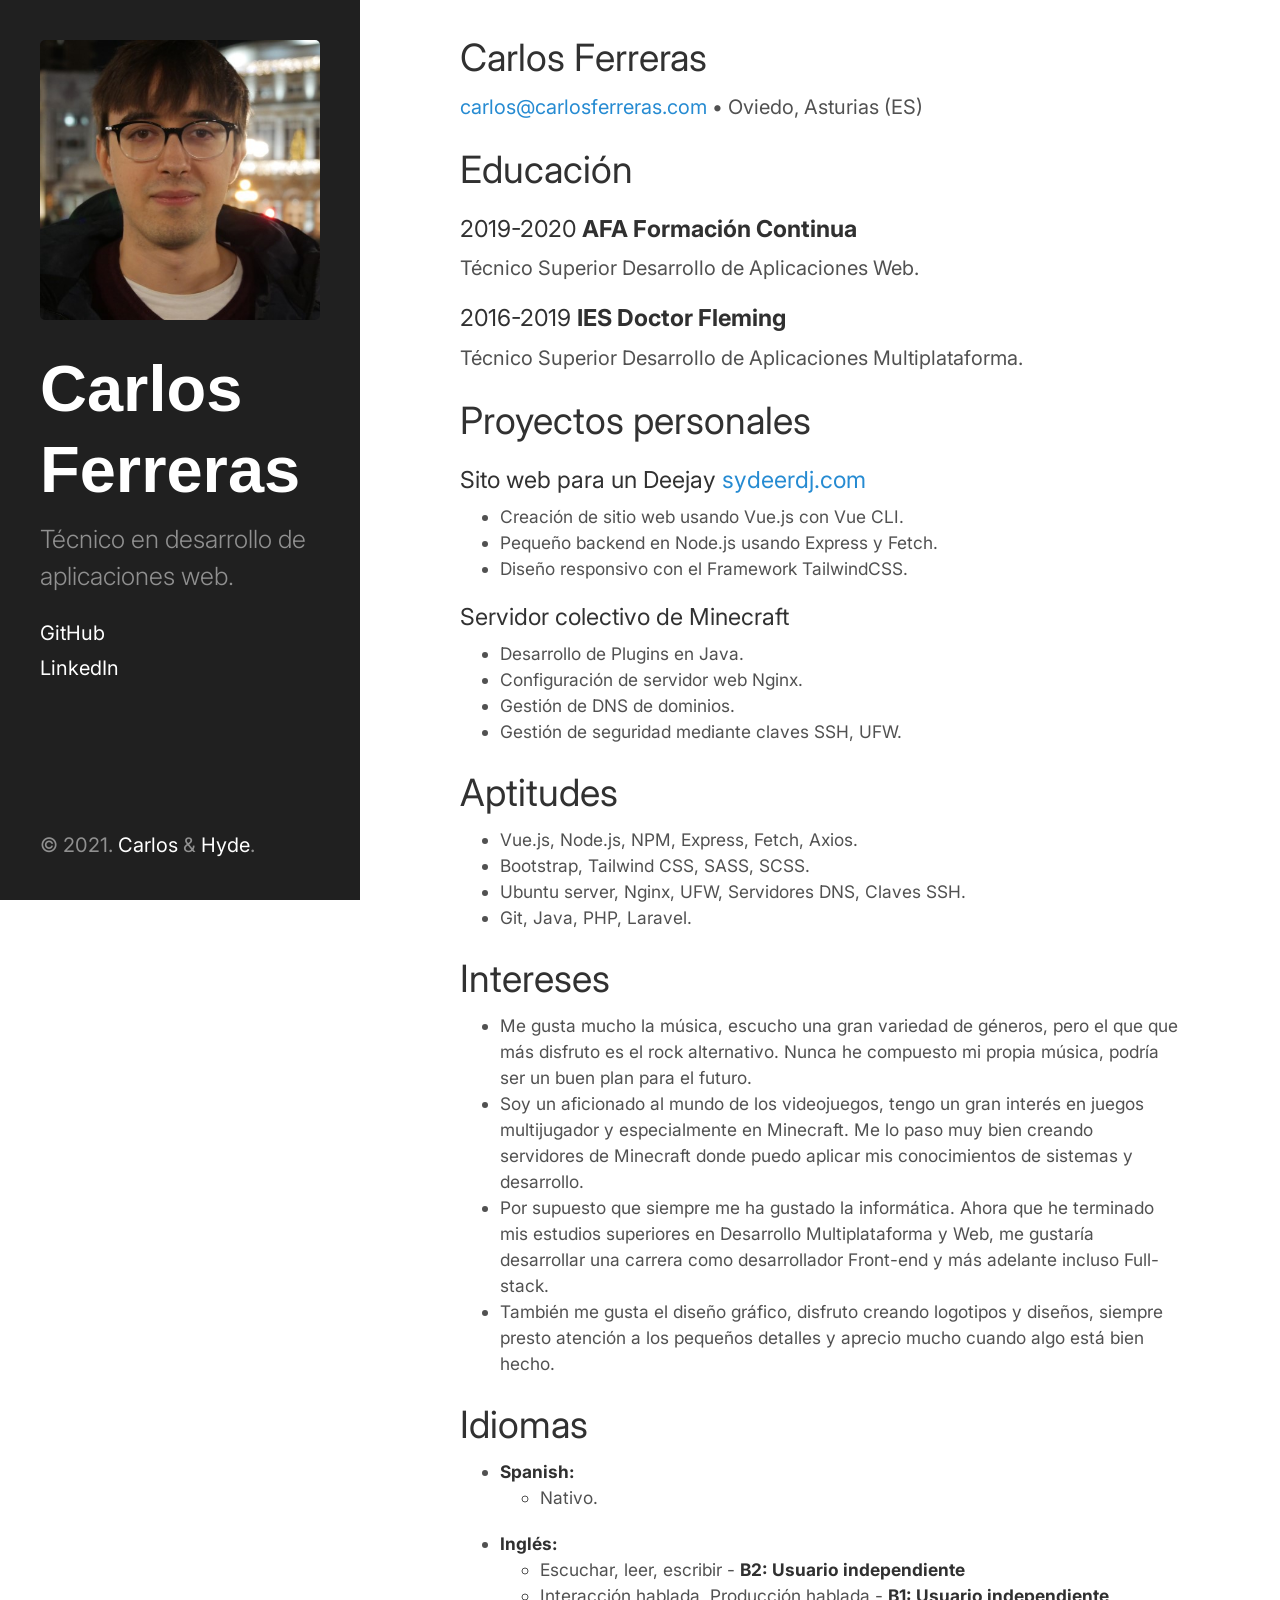
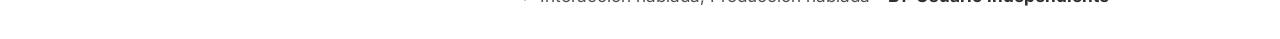
==== commit 2eaa3582: "Error en los idiomas" ====
--- a/index.html
+++ b/index.html
@@ -138,22 +138,25 @@
 
       <h1>Idiomas</h1>
       <ul>
-        <li><strong>Español:</strong> Nativo.</li>
         <li>
-          <strong>Inglés:</strong> Capacidad de leer y entender textos escritos
-          y hablados, así como seguir conversaciones.
+          <strong>Spanish:</strong>
+          <ul>
+            <li>Nativo.</li>
+          </ul>
         </li>
-      </ul>
-
-      <h1>Prácticas en empresa</h1>
-      <h3>2020 <strong>Seidel</strong> (220 horas)</h3>
-      <ul>
-        <li>Gestión de CMS.</li>
-      </ul>
-      <h3>2019 <strong>Seresco</strong> (400 horas)</h3>
-      <ul>
-        <li>Lectura de API en Android nativo.</li>
-        <li>Formación fundamentos de Angular.</li>
+        <li>
+          <strong>Inglés:</strong>
+          <ul>
+            <li>
+              Escuchar, leer, escribir -
+              <strong>B2: Usuario independiente</strong>
+            </li>
+            <li>
+              Interacción hablada, Producción hablada -
+              <strong>B1: Usuario independiente</strong>
+            </li>
+          </ul>
+        </li>
       </ul>
     </div>
   </body>
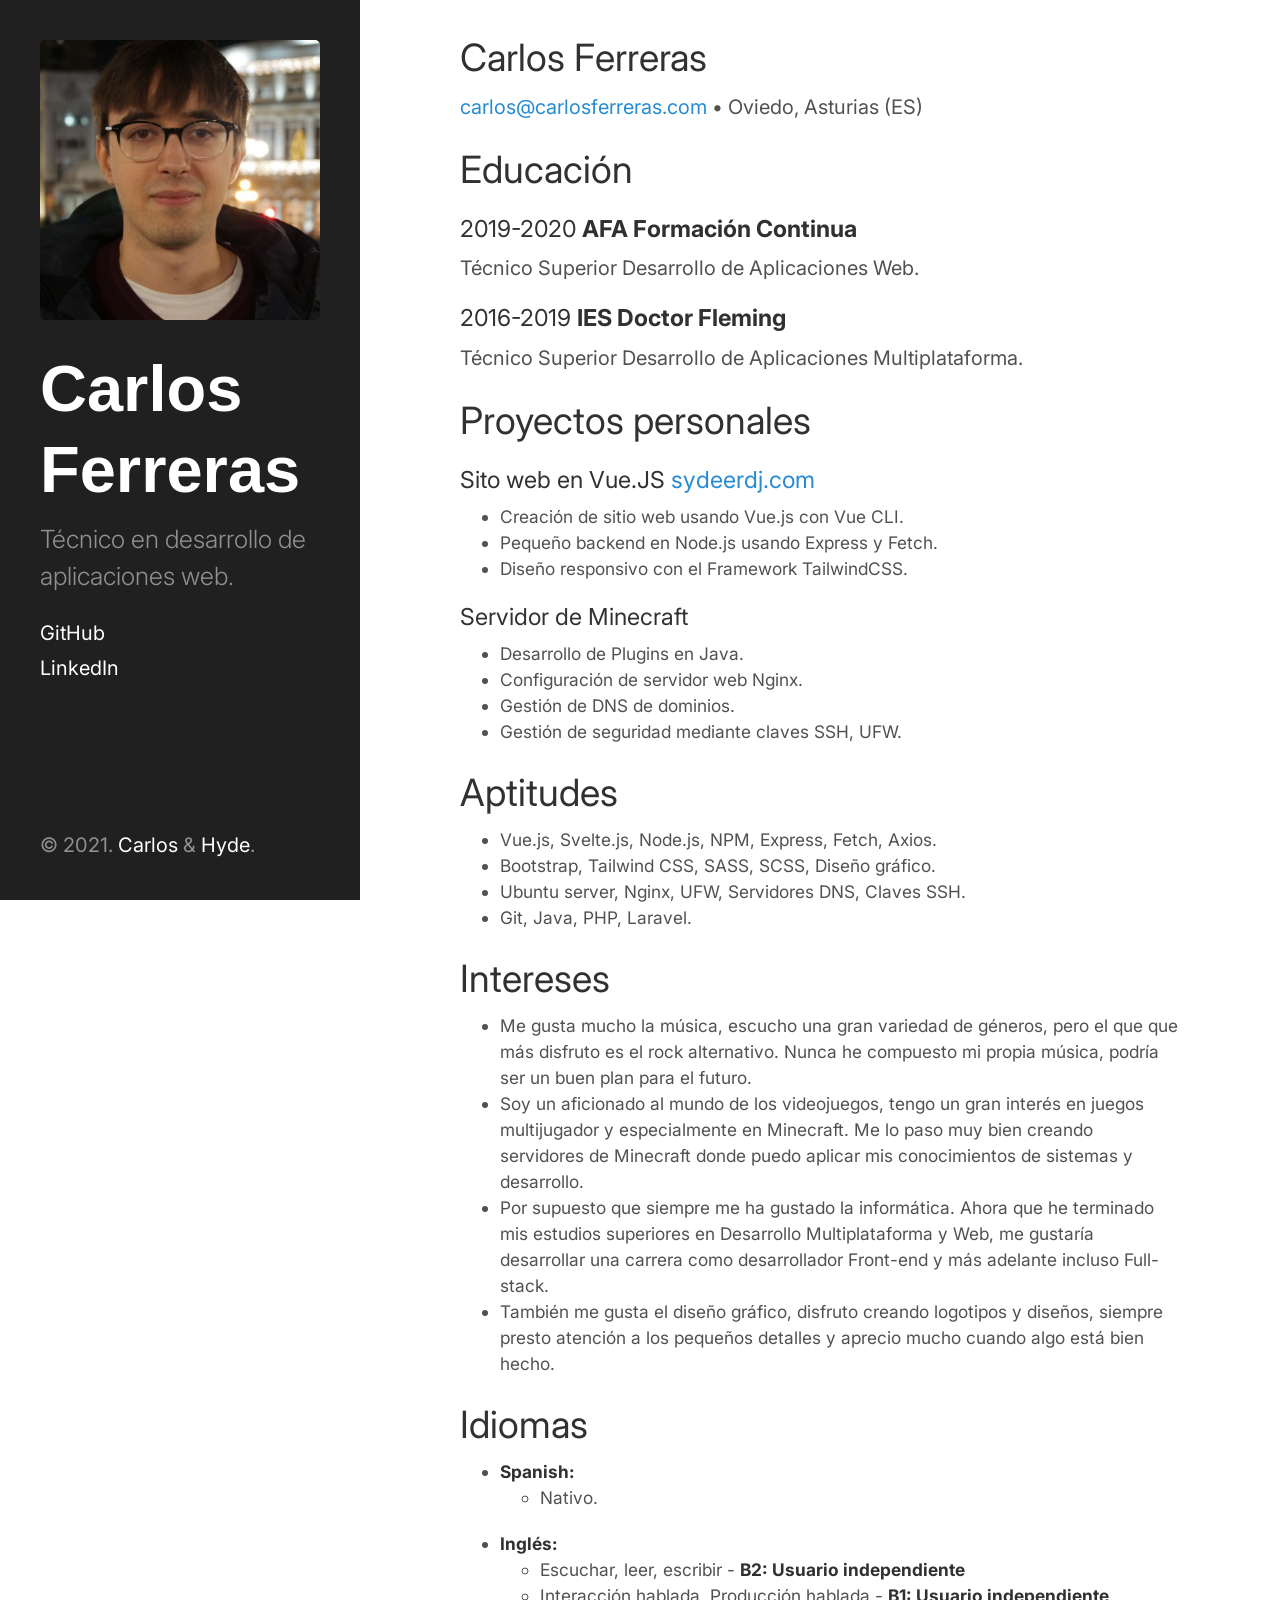
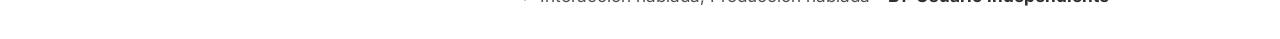
==== commit 7f55da5e: "Cambios contenido" ====
--- a/index.html
+++ b/index.html
@@ -87,7 +87,7 @@
 
       <h1>Proyectos personales</h1>
       <h3>
-        Sito web para un Deejay
+        Sito web en Vue.JS
         <a href="https://sydeerdj.com/" target="_blank">sydeerdj.com</a>
       </h3>
       <ul>
@@ -95,7 +95,7 @@
         <li>Pequeño backend en Node.js usando Express y Fetch.</li>
         <li>Diseño responsivo con el Framework TailwindCSS.</li>
       </ul>
-      <h3>Servidor colectivo de Minecraft</h3>
+      <h3>Servidor de Minecraft</h3>
       <ul>
         <li>Desarrollo de Plugins en Java.</li>
         <li>Configuración de servidor web Nginx.</li>
@@ -105,8 +105,8 @@
 
       <h1>Aptitudes</h1>
       <ul>
-        <li>Vue.js, Node.js, NPM, Express, Fetch, Axios.</li>
-        <li>Bootstrap, Tailwind CSS, SASS, SCSS.</li>
+        <li>Vue.js, Svelte.js, Node.js, NPM, Express, Fetch, Axios.</li>
+        <li>Bootstrap, Tailwind CSS, SASS, SCSS, Diseño gráfico.</li>
         <li>Ubuntu server, Nginx, UFW, Servidores DNS, Claves SSH.</li>
         <li>Git, Java, PHP, Laravel.</li>
       </ul>
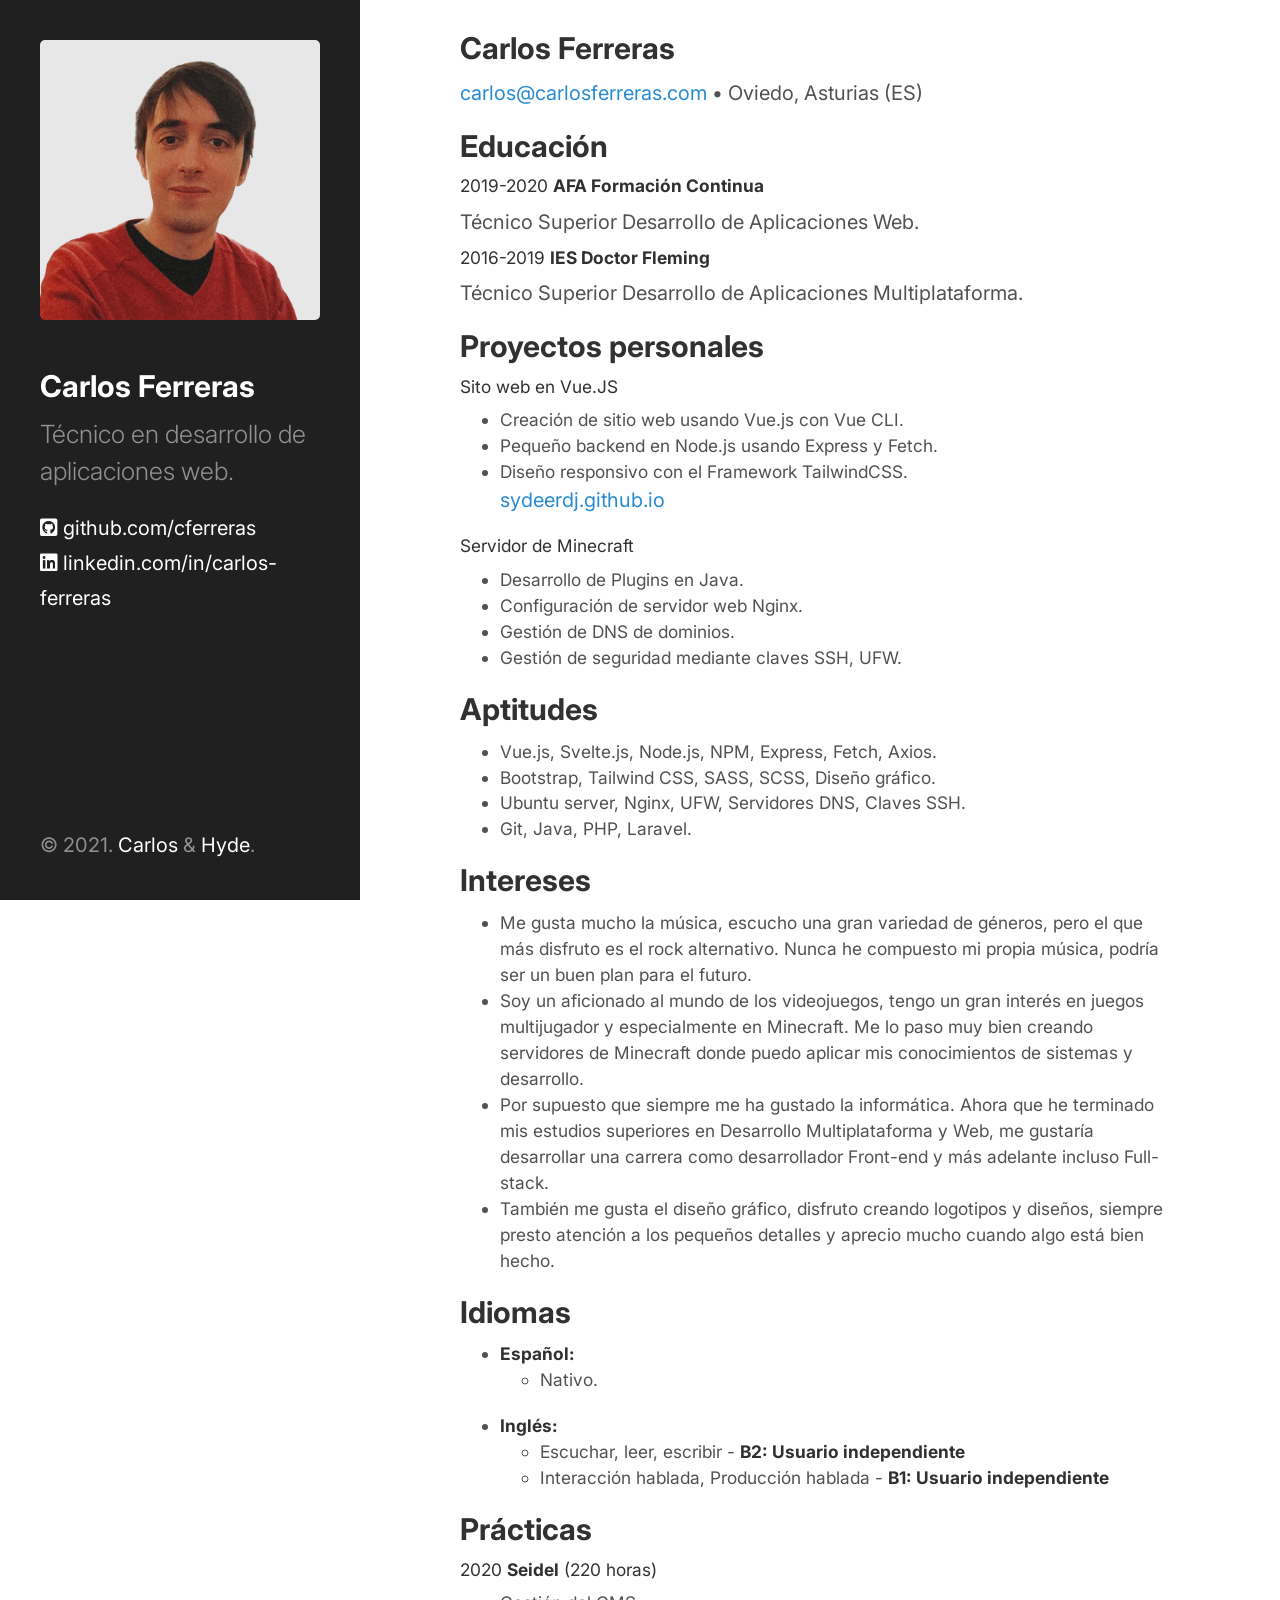
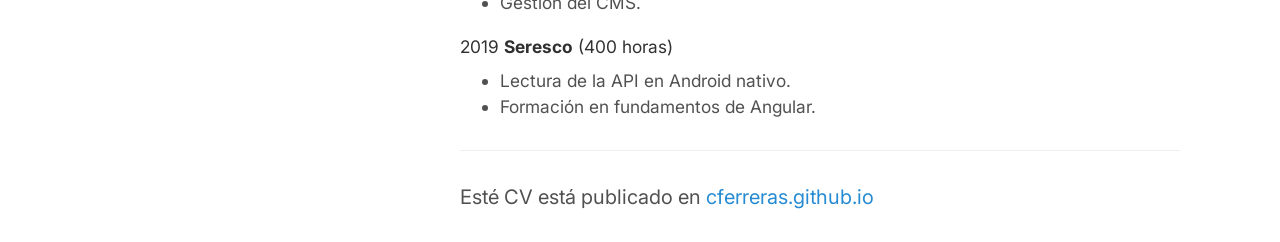
==== commit ce7f165c: "Update" ====
--- a/index.html
+++ b/index.html
@@ -13,10 +13,10 @@
     <link rel="stylesheet" href="/css/syntax.css" />
     <link rel="stylesheet" href="/css/hyde.css" />
     <link rel="preconnect" href="https://fonts.gstatic.com" />
-    <link
-      href="https://fonts.googleapis.com/css2?family=Abril+Fatface&family=Inter:wght@400;700&display=swap"
-      rel="stylesheet"
-    />
+    <link rel="preconnect" href="https://fonts.gstatic.com">
+    <link href="https://fonts.googleapis.com/css2?family=Inter:wght@400;700&family=Montserrat:wght@800&display=swap" rel="stylesheet">
+
+    <link rel="stylesheet" href="https://cdnjs.cloudflare.com/ajax/libs/font-awesome/5.15.3/css/all.min.css" integrity="sha512-iBBXm8fW90+nuLcSKlbmrPcLa0OT92xO1BIsZ+ywDWZCvqsWgccV3gFoRBv0z+8dLJgyAHIhR35VZc2oM/gI1w==" crossorigin="anonymous" referrerpolicy="no-referrer" />
 
     <link
       rel="apple-touch-icon-precomposed"
@@ -37,9 +37,9 @@
       <div class="container sidebar-sticky">
         <div class="sidebar-about">
           <img src="/img/me.JPG" alt="Me" />
-          <h1>
+          <h2>
             <a href=""> Carlos Ferreras </a>
-          </h1>
+          </h2>
           <p class="lead">Técnico en desarrollo de aplicaciones web.</p>
         </div>
 
@@ -48,20 +48,16 @@
             class="sidebar-nav-item"
             href="https://github.com/cferreras"
             target="_blank"
-            >GitHub<span class="printable"> @cferreras</span>
+            ><i class="fab fa-github-square"></i> github.com/cferreras</small>
           </a>
           <a
             class="sidebar-nav-item"
             href="https://www.linkedin.com/in/carlos-ferreras/"
             target="_blank"
-            >LinkedIn<span class="printable"> /carlos-ferreras</span></a
+            ><i class="fab fa-linkedin"></i> linkedin.com/in/carlos-ferreras</small></a
           >
         </nav>
-
-        <p class="lead printable">
-          Esté CV ha sido creado usando tecnologías web. Puedes verlo en:
-          <a href="https://carlosferreras.com/">carlosferreras.com</a>
-        </p>
+        
         <div class="container sidebar-sticky footer">
           <p>
             &copy; 2021.
@@ -75,27 +71,27 @@
     </div>
 
     <div class="content container">
-      <h1>Carlos Ferreras</h1>
+      <h2>Carlos Ferreras</h2>
       <a href="mailto:carlos@carlosferreras.com">carlos@carlosferreras.com</a>
       &bull; Oviedo, Asturias (ES)
 
-      <h1>Educación</h1>
-      <h3>2019-2020 <strong>AFA Formación Continua</strong></h3>
+      <h2>Educación</h2>
+      <h4>2019-2020 <strong>AFA Formación Continua</strong></h4>
       Técnico Superior Desarrollo de Aplicaciones Web.
-      <h3>2016-2019 <strong>IES Doctor Fleming</strong></h3>
+      <h4>2016-2019 <strong>IES Doctor Fleming</strong></h4>
       Técnico Superior Desarrollo de Aplicaciones Multiplataforma.
 
-      <h1>Proyectos personales</h1>
-      <h3>
+      <h2>Proyectos personales</h2>
+      <h4>
         Sito web en Vue.JS
-        <a href="https://sydeerdj.com/" target="_blank">sydeerdj.com</a>
-      </h3>
+      </h4>
       <ul>
         <li>Creación de sitio web usando Vue.js con Vue CLI.</li>
         <li>Pequeño backend en Node.js usando Express y Fetch.</li>
         <li>Diseño responsivo con el Framework TailwindCSS.</li>
+        <a href="https://sydeerdj.github.io/" target="_blank">sydeerdj.github.io</a>
       </ul>
-      <h3>Servidor de Minecraft</h3>
+      <h4>Servidor de Minecraft</h4>
       <ul>
         <li>Desarrollo de Plugins en Java.</li>
         <li>Configuración de servidor web Nginx.</li>
@@ -103,18 +99,18 @@
         <li>Gestión de seguridad mediante claves SSH, UFW.</li>
       </ul>
 
-      <h1>Aptitudes</h1>
+      <h2>Aptitudes</h2>
       <ul>
         <li>Vue.js, Svelte.js, Node.js, NPM, Express, Fetch, Axios.</li>
         <li>Bootstrap, Tailwind CSS, SASS, SCSS, Diseño gráfico.</li>
         <li>Ubuntu server, Nginx, UFW, Servidores DNS, Claves SSH.</li>
         <li>Git, Java, PHP, Laravel.</li>
       </ul>
-      <h1>Intereses</h1>
+      <h2>Intereses</h2>
       <ul>
         <li>
           Me gusta mucho la música, escucho una gran variedad de géneros, pero
-          el que que más disfruto es el rock alternativo. Nunca he compuesto mi
+          el que más disfruto es el rock alternativo. Nunca he compuesto mi
           propia música, podría ser un buen plan para el futuro.
         </li>
         <li>
@@ -136,10 +132,10 @@
         </li>
       </ul>
 
-      <h1>Idiomas</h1>
+      <h2>Idiomas</h2>
       <ul>
         <li>
-          <strong>Spanish:</strong>
+          <strong>Español:</strong>
           <ul>
             <li>Nativo.</li>
           </ul>
@@ -158,6 +154,19 @@
           </ul>
         </li>
       </ul>
+
+      <h2>Prácticas</h2>
+      <h4>2020 <strong>Seidel</strong> (220 horas)</h4>
+      <ul>
+        <li>Gestión del CMS.</li>
+      </ul>
+      <h4>2019 <strong>Seresco</strong> (400 horas)</h4>
+      <ul>
+        <li>Lectura de la API en Android nativo.</li>
+        <li>Formación en fundamentos de Angular.</li>
+      </ul>
+      <hr>
+      <p>Esté CV está publicado en <a href="https://cferreras.github.io/">cferreras.github.io</a></p>
     </div>
   </body>
 </html>
--- a/css/poole.css
+++ b/css/poole.css
@@ -88,12 +88,13 @@
   text-rendering: optimizeLegibility;
 }
 h1 {
-  font-size: 1.88rem;
+  font-size: 2rem;
+  font-weight: 800;
 }
 h2 {
   margin-top: 1rem;
-  font-size: 1.33rem;
-  font-weight: normal;
+  font-size: 1.5rem;
+  font-weight: 700;
 }
 h3 {
   margin-top: 1rem;
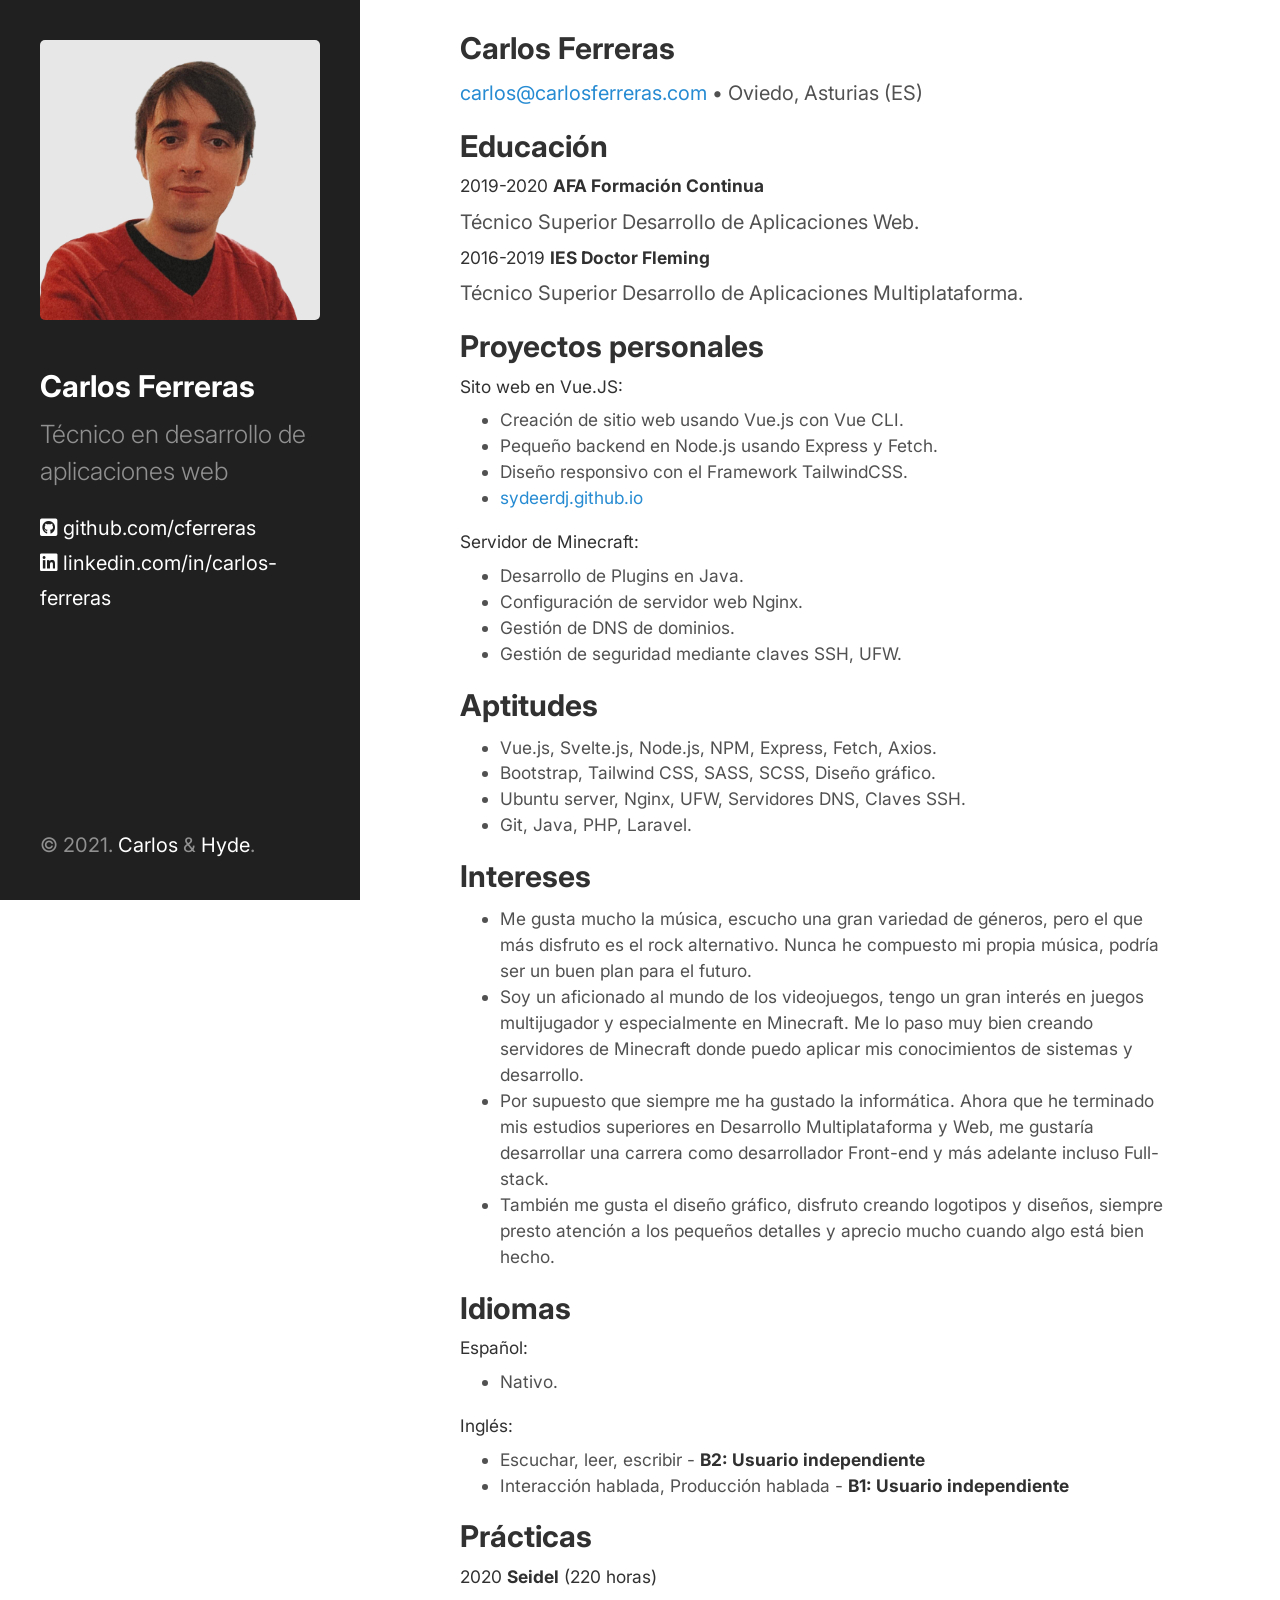
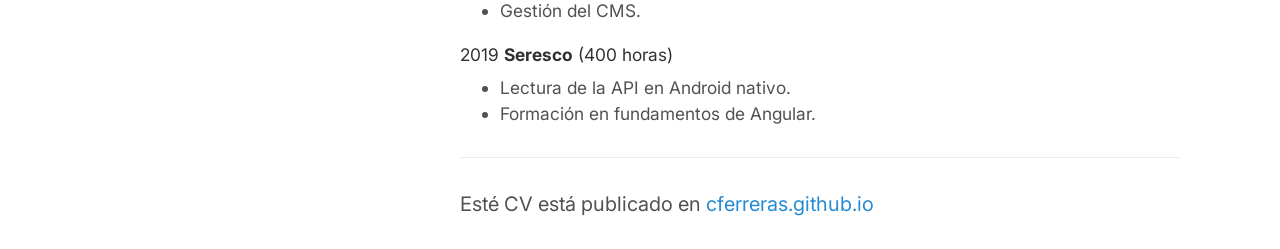
==== commit cdc9c54f: "Fixes" ====
--- a/index.html
+++ b/index.html
@@ -1,172 +1,158 @@
 <!DOCTYPE html>
 <html lang="es">
-  <head>
-    <link href="http://gmpg.org/xfn/11" rel="profile" />
-    <meta http-equiv="content-type" content="text/html; charset=utf-8" />
-    <meta
-      name="viewport"
-      content="width=device-width, initial-scale=1.0, maximum-scale=1"
-    />
 
-    <title>Carlos Ferreras</title>
-    <link rel="stylesheet" href="/css/poole.css" />
-    <link rel="stylesheet" href="/css/syntax.css" />
-    <link rel="stylesheet" href="/css/hyde.css" />
-    <link rel="preconnect" href="https://fonts.gstatic.com" />
-    <link rel="preconnect" href="https://fonts.gstatic.com">
-    <link href="https://fonts.googleapis.com/css2?family=Inter:wght@400;700&family=Montserrat:wght@800&display=swap" rel="stylesheet">
+<head>
+  <link href="http://gmpg.org/xfn/11" rel="profile" />
+  <meta http-equiv="content-type" content="text/html; charset=utf-8" />
+  <meta name="viewport" content="width=device-width, initial-scale=1.0, maximum-scale=1" />
 
-    <link rel="stylesheet" href="https://cdnjs.cloudflare.com/ajax/libs/font-awesome/5.15.3/css/all.min.css" integrity="sha512-iBBXm8fW90+nuLcSKlbmrPcLa0OT92xO1BIsZ+ywDWZCvqsWgccV3gFoRBv0z+8dLJgyAHIhR35VZc2oM/gI1w==" crossorigin="anonymous" referrerpolicy="no-referrer" />
+  <title>Carlos Ferreras</title>
+  <link rel="stylesheet" href="/css/poole.css" />
+  <link rel="stylesheet" href="/css/syntax.css" />
+  <link rel="stylesheet" href="/css/hyde.css" />
+  <link rel="preconnect" href="https://fonts.gstatic.com" />
+  <link rel="preconnect" href="https://fonts.gstatic.com">
+  <link href="https://fonts.googleapis.com/css2?family=Inter:wght@400;700&family=Montserrat:wght@800&display=swap"
+    rel="stylesheet">
 
-    <link
-      rel="apple-touch-icon-precomposed"
-      sizes="144x144"
-      href="/apple-touch-icon-144-precomposed.png"
-    />
+  <link rel="stylesheet" href="https://cdnjs.cloudflare.com/ajax/libs/font-awesome/5.15.3/css/all.min.css"
+    integrity="sha512-iBBXm8fW90+nuLcSKlbmrPcLa0OT92xO1BIsZ+ywDWZCvqsWgccV3gFoRBv0z+8dLJgyAHIhR35VZc2oM/gI1w=="
+    crossorigin="anonymous" referrerpolicy="no-referrer" />
 
-    <link
-      rel="alternate"
-      type="application/rss+xml"
-      title="RSS"
-      href="/atom.xml"
-    />
-  </head>
+  <link rel="apple-touch-icon-precomposed" sizes="144x144" href="/apple-touch-icon-144-precomposed.png" />
 
-  <body>
-    <div class="sidebar">
-      <div class="container sidebar-sticky">
-        <div class="sidebar-about">
-          <img src="/img/me.JPG" alt="Me" />
-          <h2>
-            <a href=""> Carlos Ferreras </a>
-          </h2>
-          <p class="lead">Técnico en desarrollo de aplicaciones web.</p>
-        </div>
+  <link rel="alternate" type="application/rss+xml" title="RSS" href="/atom.xml" />
+</head>
 
-        <nav class="sidebar-nav">
-          <a
-            class="sidebar-nav-item"
-            href="https://github.com/cferreras"
-            target="_blank"
-            ><i class="fab fa-github-square"></i> github.com/cferreras</small>
-          </a>
-          <a
-            class="sidebar-nav-item"
-            href="https://www.linkedin.com/in/carlos-ferreras/"
-            target="_blank"
-            ><i class="fab fa-linkedin"></i> linkedin.com/in/carlos-ferreras</small></a
-          >
-        </nav>
-        
-        <div class="container sidebar-sticky footer">
-          <p>
-            &copy; 2021.
-            <a href="https://github.com/cferreras/cferreras.github.io"
-              >Carlos</a
-            >
-            & <a href="https://github.com/poole/hyde">Hyde</a>.
-          </p>
-        </div>
+<body>
+  <div class="sidebar">
+    <div class="container sidebar-sticky">
+      <div class="sidebar-about">
+        <img src="/img/me.JPG" alt="Me" />
+        <h2>
+          <a href=""> Carlos Ferreras </a>
+        </h2>
+        <p class="lead">Técnico en desarrollo de aplicaciones web</p>
+      </div>
+
+      <nav class="sidebar-nav">
+        <a class="sidebar-nav-item" href="https://github.com/cferreras" target="_blank"><i
+            class="fab fa-github-square"></i> github.com/cferreras</small>
+        </a>
+        <a class="sidebar-nav-item" href="https://www.linkedin.com/in/carlos-ferreras/" target="_blank"><i
+            class="fab fa-linkedin"></i> linkedin.com/in/carlos-ferreras</small></a>
+      </nav>
+
+      <div class="container sidebar-sticky footer">
+        <p>
+          &copy; 2021.
+          <a href="https://github.com/cferreras/cferreras.github.io">Carlos</a>
+          & <a href="https://github.com/poole/hyde">Hyde</a>.
+        </p>
       </div>
     </div>
+  </div>
 
-    <div class="content container">
-      <h2>Carlos Ferreras</h2>
-      <a href="mailto:carlos@carlosferreras.com">carlos@carlosferreras.com</a>
-      &bull; Oviedo, Asturias (ES)
+  <div class="content container">
+    <h2>Carlos Ferreras</h2>
+    <a href="mailto:carlos@carlosferreras.com">carlos@carlosferreras.com</a>
+    &bull; Oviedo, Asturias (ES)
 
-      <h2>Educación</h2>
-      <h4>2019-2020 <strong>AFA Formación Continua</strong></h4>
-      Técnico Superior Desarrollo de Aplicaciones Web.
-      <h4>2016-2019 <strong>IES Doctor Fleming</strong></h4>
-      Técnico Superior Desarrollo de Aplicaciones Multiplataforma.
+    <h2>Educación</h2>
+    <h4>2019-2020 <strong>AFA Formación Continua</strong></h4>
+    Técnico Superior Desarrollo de Aplicaciones Web.
+    <h4>2016-2019 <strong>IES Doctor Fleming</strong></h4>
+    Técnico Superior Desarrollo de Aplicaciones Multiplataforma.
 
-      <h2>Proyectos personales</h2>
-      <h4>
-        Sito web en Vue.JS
-      </h4>
-      <ul>
-        <li>Creación de sitio web usando Vue.js con Vue CLI.</li>
-        <li>Pequeño backend en Node.js usando Express y Fetch.</li>
-        <li>Diseño responsivo con el Framework TailwindCSS.</li>
-        <a href="https://sydeerdj.github.io/" target="_blank">sydeerdj.github.io</a>
-      </ul>
-      <h4>Servidor de Minecraft</h4>
-      <ul>
-        <li>Desarrollo de Plugins en Java.</li>
-        <li>Configuración de servidor web Nginx.</li>
-        <li>Gestión de DNS de dominios.</li>
-        <li>Gestión de seguridad mediante claves SSH, UFW.</li>
-      </ul>
+    <h2>Proyectos personales</h2>
+    <h4>
+      Sito web en Vue.JS:
+    </h4>
+    <ul>
+      <li>Creación de sitio web usando Vue.js con Vue CLI.</li>
+      <li>Pequeño backend en Node.js usando Express y Fetch.</li>
+      <li>Diseño responsivo con el Framework TailwindCSS.</li>
+      <li><a href="https://sydeerdj.github.io/" target="_blank">sydeerdj.github.io</a></li>
+    </ul>
+    <h4>Servidor de Minecraft:</h4>
+    <ul>
+      <li>Desarrollo de Plugins en Java.</li>
+      <li>Configuración de servidor web Nginx.</li>
+      <li>Gestión de DNS de dominios.</li>
+      <li>Gestión de seguridad mediante claves SSH, UFW.</li>
+    </ul>
 
-      <h2>Aptitudes</h2>
-      <ul>
-        <li>Vue.js, Svelte.js, Node.js, NPM, Express, Fetch, Axios.</li>
-        <li>Bootstrap, Tailwind CSS, SASS, SCSS, Diseño gráfico.</li>
-        <li>Ubuntu server, Nginx, UFW, Servidores DNS, Claves SSH.</li>
-        <li>Git, Java, PHP, Laravel.</li>
-      </ul>
-      <h2>Intereses</h2>
-      <ul>
-        <li>
-          Me gusta mucho la música, escucho una gran variedad de géneros, pero
-          el que más disfruto es el rock alternativo. Nunca he compuesto mi
-          propia música, podría ser un buen plan para el futuro.
-        </li>
-        <li>
-          Soy un aficionado al mundo de los videojuegos, tengo un gran interés
-          en juegos multijugador y especialmente en Minecraft. Me lo paso muy
-          bien creando servidores de Minecraft donde puedo aplicar mis
-          conocimientos de sistemas y desarrollo.
-        </li>
-        <li>
-          Por supuesto que siempre me ha gustado la informática. Ahora que he
-          terminado mis estudios superiores en Desarrollo Multiplataforma y Web,
-          me gustaría desarrollar una carrera como desarrollador Front-end y más
-          adelante incluso Full-stack.
-        </li>
-        <li>
-          También me gusta el diseño gráfico, disfruto creando logotipos y
-          diseños, siempre presto atención a los pequeños detalles y aprecio
-          mucho cuando algo está bien hecho.
-        </li>
-      </ul>
+    <h2>Aptitudes</h2>
+    <ul>
+      <li>Vue.js, Svelte.js, Node.js, NPM, Express, Fetch, Axios.</li>
+      <li>Bootstrap, Tailwind CSS, SASS, SCSS, Diseño gráfico.</li>
+      <li>Ubuntu server, Nginx, UFW, Servidores DNS, Claves SSH.</li>
+      <li>Git, Java, PHP, Laravel.</li>
+    </ul>
+    <h2>Intereses</h2>
+    <ul>
+      <li>
+        Me gusta mucho la música, escucho una gran variedad de géneros, pero
+        el que más disfruto es el rock alternativo. Nunca he compuesto mi
+        propia música, podría ser un buen plan para el futuro.
+      </li>
+      <li>
+        Soy un aficionado al mundo de los videojuegos, tengo un gran interés
+        en juegos multijugador y especialmente en Minecraft. Me lo paso muy
+        bien creando servidores de Minecraft donde puedo aplicar mis
+        conocimientos de sistemas y desarrollo.
+      </li>
+      <li>
+        Por supuesto que siempre me ha gustado la informática. Ahora que he
+        terminado mis estudios superiores en Desarrollo Multiplataforma y Web,
+        me gustaría desarrollar una carrera como desarrollador Front-end y más
+        adelante incluso Full-stack.
+      </li>
+      <li>
+        También me gusta el diseño gráfico, disfruto creando logotipos y
+        diseños, siempre presto atención a los pequeños detalles y aprecio
+        mucho cuando algo está bien hecho.
+      </li>
+    </ul>
 
-      <h2>Idiomas</h2>
-      <ul>
-        <li>
-          <strong>Español:</strong>
-          <ul>
-            <li>Nativo.</li>
-          </ul>
-        </li>
-        <li>
-          <strong>Inglés:</strong>
-          <ul>
-            <li>
-              Escuchar, leer, escribir -
-              <strong>B2: Usuario independiente</strong>
-            </li>
-            <li>
-              Interacción hablada, Producción hablada -
-              <strong>B1: Usuario independiente</strong>
-            </li>
-          </ul>
-        </li>
-      </ul>
+    <h2>Idiomas</h2>
 
-      <h2>Prácticas</h2>
-      <h4>2020 <strong>Seidel</strong> (220 horas)</h4>
-      <ul>
-        <li>Gestión del CMS.</li>
-      </ul>
-      <h4>2019 <strong>Seresco</strong> (400 horas)</h4>
-      <ul>
-        <li>Lectura de la API en Android nativo.</li>
-        <li>Formación en fundamentos de Angular.</li>
-      </ul>
-      <hr>
-      <p>Esté CV está publicado en <a href="https://cferreras.github.io/">cferreras.github.io</a></p>
-    </div>
-  </body>
-</html>
+    <h4>
+      Español:
+    </h4>
+    <ul>
+      <li>Nativo.</li>
+    </ul>
+    </li>
+    <h4>
+      Inglés:
+    </h4>
+    <ul>
+      <li>
+        Escuchar, leer, escribir -
+        <strong>B2: Usuario independiente</strong>
+      </li>
+      <li>
+        Interacción hablada, Producción hablada -
+        <strong>B1: Usuario independiente</strong>
+      </li>
+    </ul>
+
+
+
+    <h2>Prácticas</h2>
+    <h4>2020 <strong>Seidel</strong> (220 horas)</h4>
+    <ul>
+      <li>Gestión del CMS.</li>
+    </ul>
+    <h4>2019 <strong>Seresco</strong> (400 horas)</h4>
+    <ul>
+      <li>Lectura de la API en Android nativo.</li>
+      <li>Formación en fundamentos de Angular.</li>
+    </ul>
+    <hr>
+    <p>Esté CV está publicado en <a href="https://cferreras.github.io/">cferreras.github.io</a></p>
+  </div>
+</body>
+
+</html>
